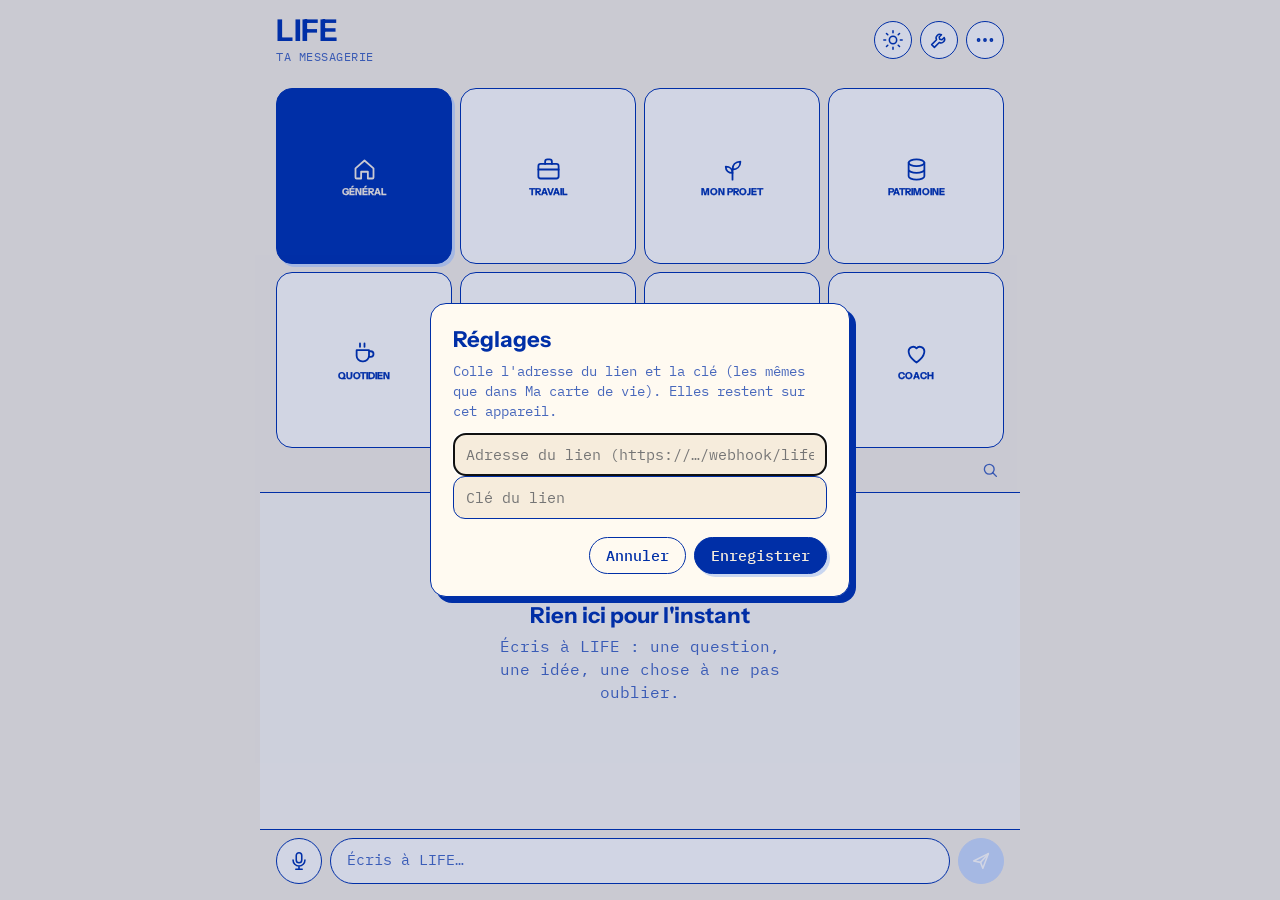
==== life/index.html @ 9a695e2a "App LIFE (messagerie) sous life/ : version publique sans adresse ni nom (adresse et clé saisies sur " ====
<!doctype html>
<html lang="fr">
<head>
<meta charset="utf-8">
<meta name="viewport" content="width=device-width, initial-scale=1, viewport-fit=cover">
<meta name="theme-color" content="#f6ecdc" media="(prefers-color-scheme: light)">
<meta name="theme-color" content="#0e1830" media="(prefers-color-scheme: dark)">
<title>LIFE</title>
<link rel="manifest" href="manifest.webmanifest">
<link rel="icon" href="icon.svg" type="image/svg+xml">
<link rel="apple-touch-icon" href="icon-192.png">
<link rel="preconnect" href="https://fonts.googleapis.com">
<link href="https://fonts.googleapis.com/css2?family=Instrument+Sans:wght@500;600;700&family=IBM+Plex+Mono:ital,wght@0,400;0,500;0,600;0,700;1,400&display=swap" rel="stylesheet">
<style>
/* LIFE — messagerie personnelle (2026-10-12), dans le langage visuel de Ma carte de vie : bleu Klein sur
   crème, traits nets de 1,5 px, ombres décalées, pastilles. Aucune clé dans ce fichier : la clé du lien est saisie sur
   l'appareil (Réglages) et gardée dans ce navigateur seulement. Le système répond par
   le lien du système (adresse saisie sur l'appareil). */
:root {
  --bg: #f6ecdc; --board: #fbf4e8; --surface: #fffaf1;   /* ambiance C « chaleureux » */ --ink: #002FA7; --muted: rgba(0,47,167,.72);
  --pale: #dbe3f3; --doux: #c9d6f0; --sh: #002FA7;
  --display: "Instrument Sans", "Helvetica Neue", Arial, sans-serif;
  --body: "IBM Plex Mono", ui-monospace, Menlo, monospace; --mono: "IBM Plex Mono", ui-monospace, Menlo, monospace;
}
@media (prefers-color-scheme: dark) {
  :root { --bg: #0e1830; --board: #122041; --surface: #172a52; --ink: #93b3f0; --muted: #9aabd4;
          --pale: #29447f; --doux: #45598a; --sh: #070f22; }
}
* { box-sizing: border-box; }
html, body { margin: 0; height: 100%; background: var(--bg); color: var(--ink); font: 16px/1.45 var(--body); }
body { display: flex; flex-direction: column; height: 100dvh; max-width: 760px; margin: 0 auto; }
header { padding: calc(env(safe-area-inset-top) + 16px) 16px 8px; display: flex; align-items: center; gap: 8px; }
header h1 { margin: 0; font: 700 30px/1 var(--display); letter-spacing: -.5px; }
header h1 small { display: block; font: 400 12px/1.2 var(--mono); letter-spacing: .5px; color: var(--muted); margin-top: 4px; text-transform: uppercase; }
header .etat { color: var(--muted); font: 400 12px var(--mono); flex: 1; text-align: right; }
header button { display: grid; place-items: center; padding: 0; width: 40px; height: 40px; border-radius: 50%; border: 1.5px solid var(--ink); background: var(--surface);
  color: var(--ink); font-size: 18px; cursor: pointer; }
header button:active { transform: translate(2px, 2px); box-shadow: 1px 1px 0 var(--sh); }
nav { display: grid; grid-template-columns: repeat(4, 1fr); gap: 8px; padding: 16px 16px 16px; }   /* les 8 fils visibles d'un coup */
nav::-webkit-scrollbar { display: none; }
nav button { position: relative; flex: none; border: 1.5px solid var(--ink); background: var(--surface); color: var(--ink);
  border-radius: 16px; padding: 6px 2px; min-width: 0; aspect-ratio: 1; justify-content: center;   /* carrés */ font: 500 11.5px/1.1 var(--body); cursor: pointer;
  display: flex; flex-direction: column; align-items: center; gap: 4px; }
nav button svg { width: 27px; height: 27px; }
nav button > span:not(.badge) { text-transform: uppercase; font: 700 9.5px/1.1 var(--display); letter-spacing: 0; -webkit-text-stroke: .25px currentColor; }   /* gras marqué */   /* libellés en capitales */
nav button .badge { position: absolute; top: -7px; right: -7px; min-width: 21px; height: 21px; padding: 0 6px; border-radius: 999px;
  background: var(--ink); color: var(--surface); border: 1.5px solid var(--surface); font: 600 12px/18px var(--mono); text-align: center;
  box-shadow: 2px 2px 0 var(--doux); }
nav button[aria-pressed="true"] { background: var(--ink); color: var(--bg); box-shadow: 3px 3px 0 var(--doux); }
main { flex: 1; overflow-y: auto; padding: 8px 16px 24px; display: flex; flex-direction: column; gap: 16px;
  background: var(--board); border-top: 1.5px solid var(--ink); }
.jour { align-self: center; color: var(--muted); font: 400 11px var(--mono); text-transform: uppercase; letter-spacing: 1.5px;
  margin: 14px 0 0; padding: 3px 10px; border: 1.5px solid var(--doux); border-radius: 999px; }
.bulle { max-width: 84%; padding: 12px 16px; border-radius: 16px; white-space: pre-wrap; word-wrap: break-word;
  font: 14.5px/1.55 "IBM Plex Mono", var(--mono);   /* typo d'éditeur de texte */
  border: 1.5px solid var(--ink); }
.bulle.moi { align-self: flex-end; background: var(--ink); color: var(--bg); border-bottom-right-radius: 4px; box-shadow: 4px 4px 0 var(--doux); }
.bulle.life { align-self: flex-start; background: var(--surface); border-bottom-left-radius: 4px; box-shadow: 2px 2px 0 var(--doux); }   /* trait gardé (essai sans trait annulé) */
.bulle.systeme { align-self: stretch; max-width: none; background: var(--surface); border-radius: 14px; box-shadow: 4px 4px 0 var(--doux); }
.bulle .heure { display: block; font: 400 11px var(--mono); color: var(--muted); margin-top: 8px; text-align: right; }
.bulle.moi .heure { color: var(--doux); }
.bulle.attente { color: var(--muted); }
.vide { margin: auto; text-align: center; color: var(--muted); max-width: 290px; }
.vide strong { display: block; font: 700 22px var(--display); color: var(--ink); margin-bottom: 6px; }
footer { padding: 8px 16px calc(env(safe-area-inset-bottom) + 16px); display: flex; gap: 8px; align-items: flex-end;
  border-top: 1.5px solid var(--ink); background: var(--bg); }
textarea { flex: 1; resize: none; max-height: 140px; min-height: 46px; border: 1.5px solid var(--ink); border-radius: 23px;
  padding: 11px 16px; font: 15px "IBM Plex Mono", var(--mono); background: var(--surface); color: var(--ink); outline: none; }
textarea::placeholder { color: var(--muted); }
.rond { width: 46px; height: 46px; border-radius: 50%; flex: none; font-size: 19px; cursor: pointer; display: grid; place-items: center;
  border: 1.5px solid var(--ink); box-shadow: 3px 3px 0 var(--sh); }
.rond:active { transform: translate(2px, 2px); box-shadow: 1px 1px 0 var(--sh); }
#micro { background: var(--surface); color: var(--ink); box-shadow: none; }
#micro.actif { background: var(--ink); color: var(--surface); }
#envoyer { background: var(--ink); color: var(--bg); }
#envoyer:disabled { background: var(--doux); border-color: var(--doux); color: var(--surface); box-shadow: none; }
dialog { border: 1.5px solid var(--ink); border-radius: 16px; padding: 22px; width: min(92vw, 420px); background: var(--surface);
  color: var(--ink); box-shadow: 6px 6px 0 var(--sh); }
dialog::backdrop { background: rgba(0,47,167,.18); }
dialog h2 { margin: 0 0 8px; font: 700 22px var(--display); }
dialog p { color: var(--muted); font-size: 14px; margin: 0 0 12px; }
dialog input { width: 100%; padding: 11px 12px; border-radius: 12px; border: 1.5px solid var(--ink); font: 15px var(--mono);
  background: var(--bg); color: var(--ink); }
dialog menu { display: flex; justify-content: flex-end; gap: 8px; padding: 0; margin: 18px 0 0; }
dialog button { border: 1.5px solid var(--ink); border-radius: 999px; padding: 8px 16px; font: 500 15px var(--body); cursor: pointer;
  background: var(--surface); color: var(--ink); }
dialog button.principal { background: var(--ink); color: var(--bg); box-shadow: 3px 3px 0 var(--doux); }
.bulle.systeme .titre { display: block; font: 700 18px/1.25 var(--display); margin-bottom: 6px; }
.bulle.systeme .section { display: block; font: 500 11px var(--mono); text-transform: uppercase; letter-spacing: 1.5px;
  border-top: 1.5px solid var(--doux); padding-top: 8px; margin-top: 10px; }
.ecrit { align-self: flex-start; display: flex; gap: 5px; padding: 14px 16px; border: 1.5px solid var(--ink); border-radius: 16px;
  border-bottom-left-radius: 4px; background: var(--surface); }
.ecrit i { width: 7px; height: 7px; border-radius: 50%; background: var(--ink); animation: point 1.2s infinite ease-in-out; }
.ecrit i:nth-child(2) { animation-delay: .15s; } .ecrit i:nth-child(3) { animation-delay: .3s; }
@keyframes point { 0%, 60%, 100% { transform: translateY(0); opacity: .35; } 30% { transform: translateY(-4px); opacity: 1; } }
@media (prefers-reduced-motion: reduce) { .ecrit i { animation: none; opacity: .7; } }
nav.replie { grid-template-columns: repeat(8, 1fr); gap: 6px; padding: 8px 12px 10px; }
nav.replie button { padding: 0; border-radius: 10px; }
nav.replie button > span:not(.badge) { display: none; }
nav.replie button svg { width: 20px; height: 20px; }
.rapides { align-self: flex-start; display: flex; gap: 8px; flex-wrap: wrap; margin: -8px 0 0 40px; }
.rapides button { border: 1.5px solid var(--ink); background: var(--surface); color: var(--ink); border-radius: 999px;
  padding: 7px 16px; font: 500 14px var(--body); cursor: pointer; }
.rapides button:active { background: var(--ink); color: var(--surface); }
.rond svg, header button svg { width: 22px; height: 22px; }
/* LIFE : petit avatar à côté de ses messages */
.ligne-life { align-self: flex-start; display: flex; gap: 8px; align-items: flex-end; max-width: 92%; }
.ligne-life .bulle { max-width: none; }
.avatar { flex: none; width: 30px; height: 30px; border-radius: 50%; background: linear-gradient(135deg, #002FA7, #4f7be0); color: #fff;
  display: grid; place-items: center; border: 1.5px solid var(--ink); }
.avatar svg { width: 18px; height: 18px; }
.avatar.vide { visibility: hidden; }
/* Brief : section à part */
#vue-brief { display: none; flex: 1; overflow-y: auto; padding: 16px; background: var(--board); border-top: 1.5px solid var(--ink); }
body.brief #vue-brief { display: block; } body.brief main { display: none; }
#vue-maintenance { display: none; flex: 1; overflow-y: auto; padding: 16px; background: var(--board); border-top: 1.5px solid var(--ink); flex-direction: column; gap: 14px; }
body.maintenance #vue-maintenance { display: flex; } body.maintenance main { display: none; }
body.maintenance #maintenance { background: var(--ink); color: var(--surface); }
#vue-maintenance .bulle { max-width: none; }
header button { width: 38px; height: 38px; }
body.brief #brief { background: var(--ink); color: var(--surface); }
#vue-brief .bulle { max-width: none; }
#vue-brief .vide { margin-top: 30vh; }
#plier { align-self: center; margin: -8px 0 8px; width: 46px; height: 20px; border: 1.5px solid var(--ink); border-radius: 999px;
  background: var(--surface); color: var(--ink); display: grid; place-items: center; cursor: pointer; padding: 0; }
#plier svg { width: 16px; height: 16px; transition: transform .2s; }
body.replie #plier svg { transform: rotate(180deg); }
body.replie nav { grid-template-columns: repeat(8, 1fr); gap: 6px; padding: 8px 12px 10px; }
body.replie nav button { padding: 0; border-radius: 10px; }
body.replie nav button > span:not(.badge) { display: none; }
body.replie nav button svg { width: 20px; height: 20px; }
header button { position: relative; }
header button .badge { position: absolute; top: -6px; right: -6px; min-width: 19px; height: 19px; padding: 0 5px; border-radius: 999px;
  background: var(--ink); color: var(--surface); border: 1.5px solid var(--surface); font: 600 11px/16px var(--mono); text-align: center; }
body.brief #brief .badge, body.maintenance #maintenance .badge { display: none; }
/* Encart d'information (offres, cours, alertes) dans un fil : pleine largeur, étiquette, filet à gauche, sans avatar */
main .bulle.systeme { background: var(--board); border-style: dashed; border-left: 5px solid var(--ink); border-radius: 6px 14px 14px 6px;
  box-shadow: none; padding-top: 30px; position: relative; }
main .bulle.systeme::before { content: attr(data-etiquette); position: absolute; top: 9px; left: 14px;
  font: 500 10.5px var(--mono); letter-spacing: 1.5px; text-transform: uppercase; color: var(--muted); }
.avatar.carre { border-radius: 9px; }
#menu { position: absolute; top: calc(env(safe-area-inset-top) + 64px); right: 16px; z-index: 5; display: flex; flex-direction: column;
  background: var(--surface); border: 1.5px solid var(--ink); border-radius: 16px; box-shadow: 4px 4px 0 var(--sh); overflow: hidden; }
#menu[hidden] { display: none; }
#menu button { all: unset; cursor: pointer; padding: 16px 24px; font: 500 14px var(--mono); color: var(--ink); }
#menu button + button { border-top: 1.5px solid var(--doux); }
header { position: relative; }
#tirer { text-align: center; font: 500 11px var(--mono); letter-spacing: 1px; text-transform: uppercase; color: var(--muted); height: 0; overflow: hidden; transition: height .15s; }
nav button > span.long { font-size: 8.4px; }
#recherche { display: flex; gap: 8px; padding: 8px 16px; border-top: 1.5px solid var(--ink); background: var(--bg); }
#recherche[hidden] { display: none; }
#recherche input { flex: 1; outline: none; border: 1.5px solid var(--ink); border-radius: 999px; padding: 8px 16px; font: 14px var(--mono); background: var(--surface); color: var(--ink); }
#recherche button { width: 40px; height: 40px; border: 1.5px solid var(--ink); border-radius: 50%; background: var(--surface); color: var(--ink); display: grid; place-items: center; }
#recherche button svg { width: 18px; height: 18px; }
mark { background: var(--doux); color: inherit; border-radius: 3px; }
.resultat { cursor: pointer; }
.resultat .ou { display: block; font: 600 10.5px var(--mono); letter-spacing: 1px; text-transform: uppercase; color: var(--muted); margin-bottom: 4px; }
/* Épinglés : en haut du fil, d'un appui long */
#epingles { display: flex; flex-direction: column; gap: 8px; padding: 0 16px; }
#epingles:not(:empty) { padding: 8px 16px; border-top: 1.5px solid var(--ink); background: var(--bg); }
.epingle { display: flex; gap: 8px; align-items: center; border: 1.5px solid var(--ink); border-radius: 12px; padding: 8px 12px;
  background: var(--surface); font: 12.5px/1.35 var(--mono); }
.epingle span { flex: 1; overflow: hidden; display: -webkit-box; -webkit-line-clamp: 2; -webkit-box-orient: vertical; }
.epingle svg { width: 16px; height: 16px; flex: none; }
.epingle button { all: unset; cursor: pointer; display: grid; place-items: center; }
/* Essai graphique 1 : un point de couleur par fil, dans des bleus nuancés */
nav button .point { width: 6px; height: 6px; border-radius: 50%; margin-top: -1px; }
body.replie nav button .point { display: none; }
/* Écran d'ouverture : l'étincelle s'allume */
#ouverture { position: fixed; inset: 0; z-index: 20; display: grid; place-items: center; background: var(--bg); transition: opacity .35s; }
#ouverture svg { width: 84px; height: 84px; color: var(--ink); animation: allume .6s ease-out both; }
#ouverture.fini { opacity: 0; pointer-events: none; }
@keyframes allume { 0% { transform: scale(.6) rotate(-20deg); opacity: 0; } 60% { transform: scale(1.08); opacity: 1; } 100% { transform: scale(1); } }
@media (prefers-reduced-motion: reduce) { #ouverture { display: none; } }
/* Essai graphique 3 : icône dessinée en tête des encarts */
.bulle.systeme .titre svg { width: 20px; height: 20px; vertical-align: -3px; margin-right: 6px; }
/* Loupe discrète, à droite de la poignée des fils */
#barre-fils { display: grid; grid-template-columns: 1fr auto 1fr; align-items: center; padding: 0 16px; margin: -8px 0 8px; }
#barre-fils #plier { margin: 0; }
#chercher { justify-self: end; all: unset; cursor: pointer; justify-self: end; width: 28px; height: 28px; display: grid; place-items: center; color: var(--muted); }
#chercher svg { width: 18px; height: 18px; }
</style>
</head>
<body>
<div id="ouverture" aria-hidden="true"><svg viewBox="0 0 24 24" fill="none" stroke="currentColor" stroke-width="1.6" stroke-linecap="round"><path d="M12 3v4M12 17v4M3 12h4M17 12h4M6.5 6.5l2.5 2.5M15 15l2.5 2.5M6.5 17.5L9 15M15 9l2.5-2.5"/><circle cx="12" cy="12" r="2.2" fill="currentColor"/></svg></div>
<header>
  <h1>LIFE<small>ta messagerie</small></h1>
  <span class="etat" id="etat"></span>
  <button id="brief" title="Brief du jour" aria-label="Brief du jour"><svg viewBox="0 0 24 24" fill="none" stroke="currentColor" stroke-width="1.7" stroke-linecap="round" stroke-linejoin="round" aria-hidden="true"><circle cx="12" cy="12" r="4"/><path d="M12 2v2M12 20v2M4.9 4.9l1.4 1.4M17.7 17.7l1.4 1.4M2 12h2M20 12h2M4.9 19.1l1.4-1.4M17.7 6.3l1.4-1.4"/></svg></button>
  <button id="maintenance" title="Maintenance" aria-label="Maintenance"><svg viewBox="0 0 24 24" fill="none" stroke="currentColor" stroke-width="1.7" stroke-linecap="round" stroke-linejoin="round" aria-hidden="true"><path d="M14.7 6.3a4 4 0 0 0-5.4 5.4L4 17l3 3 5.3-5.3a4 4 0 0 0 5.4-5.4l-2.5 2.5-2.4-.6-.6-2.4z"/></svg></button>
  <button id="plus" title="Plus" aria-label="Plus d'options" aria-haspopup="menu"><svg viewBox="0 0 24 24" fill="none" stroke="currentColor" stroke-width="1.7" stroke-linecap="round" stroke-linejoin="round" aria-hidden="true"><circle cx="5" cy="12" r="1.2"/><circle cx="12" cy="12" r="1.2"/><circle cx="19" cy="12" r="1.2"/></svg></button>
  <div id="menu" role="menu" hidden><button id="actualiser" role="menuitem">Actualiser</button><button id="calme" role="menuitem">Ne pas déranger : non</button><button id="reglages" role="menuitem">Réglages (clé du lien)</button></div>
</header>
<nav id="fils" aria-label="Fils"></nav>
<div id="barre-fils"><span></span><button id="plier" aria-label="Replier les fils" title="Replier les fils"><svg viewBox="0 0 24 24" fill="none" stroke="currentColor" stroke-width="1.8" stroke-linecap="round" stroke-linejoin="round" aria-hidden="true"><path d="M6 15l6-6 6 6"/></svg></button><button id="chercher" aria-label="Rechercher" title="Rechercher"><svg viewBox="0 0 24 24" fill="none" stroke="currentColor" stroke-width="1.8" stroke-linecap="round" stroke-linejoin="round" aria-hidden="true"><circle cx="11" cy="11" r="6.5"/><path d="M16 16l4.5 4.5"/></svg></button></div>
<div id="recherche" hidden><input id="q" type="search" placeholder="Rechercher dans mes messages…" autocomplete="off"><button id="fermer-recherche" aria-label="Fermer"><svg viewBox="0 0 24 24" fill="none" stroke="currentColor" stroke-width="1.7" stroke-linecap="round" stroke-linejoin="round" aria-hidden="true"><path d="M6 6l12 12M18 6L6 18"/></svg></button></div>
<div id="epingles"></div>
<div id="tirer">relâche pour actualiser</div>
<main id="messages" aria-live="polite"></main>
<section id="vue-brief" aria-label="Brief du jour"></section>
<section id="vue-maintenance" aria-label="Maintenance"></section>
<footer>
  <button class="rond" id="micro" title="Dicter" aria-label="Dicter"><svg viewBox="0 0 24 24" fill="none" stroke="currentColor" stroke-width="1.7" stroke-linecap="round" stroke-linejoin="round" aria-hidden="true"><rect x="9" y="3" width="6" height="11" rx="3"/><path d="M5.5 11a6.5 6.5 0 0 0 13 0M12 17.5V21M8.5 21h7"/></svg></button>
  <textarea id="saisie" rows="1" placeholder="Écris à LIFE…" aria-label="Message"></textarea>
  <button class="rond" id="envoyer" title="Envoyer" aria-label="Envoyer" disabled><svg viewBox="0 0 24 24" fill="none" stroke="currentColor" stroke-width="1.7" stroke-linecap="round" stroke-linejoin="round" aria-hidden="true"><path d="M4 12l16-8-6 16-2.5-6.5z"/><path d="M11.5 13.5L20 4"/></svg></button>
</footer>

<dialog id="dlg">
  <h2>Réglages</h2>
  <p>Colle l'adresse du lien et la clé (les mêmes que dans Ma carte de vie). Elles restent sur cet appareil.</p>
  <input id="adresse" type="url" autocomplete="off" placeholder="Adresse du lien (https://…/webhook/life)">
  <input id="cle" type="password" autocomplete="off" placeholder="Clé du lien">
  <menu><button value="annuler" id="annuler">Annuler</button><button class="principal" id="garder">Enregistrer</button></menu>
</dialog>

<script>
/* l'adresse du serveur n'est pas dans ce code public : elle est collée dans les Réglages, avec la clé, et reste sur l'appareil */
function adresse() { try { const v = JSON.parse(localStorage.getItem('life.adresse') || '""'); return /^https:\/\/[^\s]+$/.test(v) ? v : ''; } catch (e) { return ''; } }
const FILS = [['general', 'Général'], ['travail', 'Travail'], ['metamorphose', 'Mon projet'], ['patrimoine', 'Patrimoine'],
  ['quotidien', 'Quotidien'], ['voyage', 'Voyage'], ['social', 'Social'], ['coach', 'Coach']];
// Icônes au trait (couleur du texte), une par fil.
const ICONES = {
  general: '<path d="M4 11l8-7 8 7v8a1 1 0 0 1-1 1h-4v-6h-6v6H5a1 1 0 0 1-1-1z"/>',
  travail: '<rect x="3" y="7" width="18" height="13" rx="2"/><path d="M9 7V5a2 2 0 0 1 2-2h2a2 2 0 0 1 2 2v2M3 12h18"/>',
  metamorphose: '<path d="M12 21v-9"/><path d="M12 12c0-4 2.5-7 7-7 0 4.5-3 7-7 7z"/><path d="M12 15c0-3-2-5.5-6-5.5 0 3.5 2.5 5.5 6 5.5z"/>',
  patrimoine: '<ellipse cx="12" cy="6" rx="7" ry="3"/><path d="M5 6v6c0 1.7 3.1 3 7 3s7-1.3 7-3V6M5 12v6c0 1.7 3.1 3 7 3s7-1.3 7-3v-6"/>',
  quotidien: '<path d="M5 9h11v5a5 5 0 0 1-5 5h-1a5 5 0 0 1-5-5zM16 10h1.5a2.5 2.5 0 0 1 0 5H16M8 3v3M12 3v3"/>',
  voyage: '<path d="M10.5 13.5L3 11l1.5-1.5 8 1 4-4c1-1 3-1.5 3.5-1s0 2.5-1 3.5l-4 4 1 8L14.5 22 12 14.5l-3 3V20l-1.5 1.5-1-3-3-1L6 16h2.5z"/>',
  social: '<circle cx="9" cy="8" r="3.2"/><circle cx="17" cy="9.5" r="2.5"/><path d="M3 20c0-3.3 2.7-6 6-6s6 2.7 6 6M14.5 14.6c.8-.4 1.6-.6 2.5-.6 2.8 0 5 2.2 5 5"/>',
  coach: '<path d="M12 20s-7-4.4-7-10a4 4 0 0 1 7-2.6A4 4 0 0 1 19 10c0 5.6-7 10-7 10z"/>'
};
const ESSAI_POINTS = false;   // essai refusé : pas de point de couleur
const COULEURS = { general: '#002FA7', travail: '#2f5fd8', metamorphose: '#6c8fe6', patrimoine: '#0b2a6b', quotidien: '#4f7be0',
  voyage: '#8fb0f0', social: '#3a4fb0', coach: '#a9c0f2' };
const svg = id => '<svg viewBox="0 0 24 24" fill="none" stroke="currentColor" stroke-width="1.6" stroke-linecap="round" stroke-linejoin="round" aria-hidden="true">' + ICONES[id] + '</svg>';
const $ = id => document.getElementById(id);
const store = {
  lire(k, d) { try { const v = localStorage.getItem('life.' + k); return v === null ? d : JSON.parse(v); } catch (e) { return d; } },
  ecrire(k, v) { try { localStorage.setItem('life.' + k, JSON.stringify(v)); } catch (e) { /* stockage indisponible */ } }
};
let fil = store.lire('fil', 'general');
let messages = store.lire('messages', []);   // copie locale : l'app s'ouvre tout de suite, même hors ligne
let vus = store.lire('vus', {});              // fil → horodatage du dernier message lu
// Nouveaux messages d'un fil : ceux de LIFE ou du système arrivés après la dernière visite du fil.
function nonLus(id) { const v = vus[id] || ''; return messages.filter(m => (m.fil || 'general') === id && m.auteur !== 'moi' && !m.temp && m.t > v && !(m.auteur === 'systeme' && /^☀️/.test(m.texte || ''))).length; }
function marquerLu(id) {
  const l = messages.filter(m => (m.fil || 'general') === id);
  if (l.length) { vus[id] = l[l.length - 1].t; store.ecrire('vus', vus); }
}
function pastilleAppli() {   // le petit numéro sur l'icône de l'app (Android, app installée)
  const total = FILS.reduce((n, [id]) => n + (id === fil && document.visibilityState === 'visible' ? 0 : nonLus(id)), 0);
  try { if (navigator.setAppBadge) total ? navigator.setAppBadge(total) : navigator.clearAppBadge(); } catch (e) { /* non pris en charge */ }
}

function etat(t) { $('etat').textContent = t || ''; }
function cle() { return store.lire('cle', ''); }

async function appel(corps) {
  if (!cle() || !adresse()) { $('dlg').showModal(); throw new Error('clé ou adresse manquante'); }
  const r = await fetch(adresse(), { method: 'POST', headers: { 'content-type': 'application/json', 'x-cle-app': cle() },
                                   body: JSON.stringify(corps) });
  if (r.status === 403 || r.status === 401) throw new Error('clé refusée');
  const j = await r.json().catch(() => ({}));
  if (!r.ok || j.ok === false) throw new Error(j.erreur || ('erreur ' + r.status));
  return j;
}

function fusionner(nouveaux) {
  const parId = new Map(messages.map(m => [m.id, m]));
  nouveaux.forEach(m => parId.set(m.id, m));
  messages = [...parId.values()].filter(m => !m.temp).sort((a, b) => a.t < b.t ? -1 : a.t > b.t ? 1 : (a.id < b.id ? -1 : 1)).slice(-400);
  store.ecrire('messages', messages);
}

function heure(t) { return (t || '').slice(11, 16); }
function jourLisible(t) {
  const d = new Date((t || '').replace(' ', 'T'));
  if (isNaN(d)) return '';
  const auj = new Date(), hier = new Date(Date.now() - 864e5);
  if (d.toDateString() === auj.toDateString()) return "Aujourd'hui";
  if (d.toDateString() === hier.toDateString()) return 'Hier';
  return d.toLocaleDateString('fr-FR', { weekday: 'long', day: 'numeric', month: 'long' });
}

const AVATAR_2 = '<svg viewBox="0 0 24 24" fill="none" stroke="currentColor" stroke-width="1.8" stroke-linecap="round" stroke-linejoin="round" aria-hidden="true"><path d="M12 3v4M12 17v4M3 12h4M17 12h4M6.5 6.5l2.5 2.5M15 15l2.5 2.5M6.5 17.5L9 15M15 9l2.5-2.5"/><circle cx="12" cy="12" r="2.2" fill="currentColor"/></svg>';   // 2 · étincelle, cœur plein (ambiance C)
const AVATAR_3 = '<svg viewBox="0 0 24 24" fill="none" stroke="currentColor" stroke-width="1.8" stroke-linecap="round" stroke-linejoin="round" aria-hidden="true"><path d="M4 6a2 2 0 0 1 2-2h12a2 2 0 0 1 2 2v9a2 2 0 0 1-2 2h-7l-4 3v-3H6a2 2 0 0 1-2-2z"/><path d="M8 9h8M8 12h5"/></svg>';   // 3 · bulle-carte
// avatar : 2 ou 3 : ?avatar=3 pour comparer ; 2 par défaut.
const AVATAR3 = location.search.includes('avatar=3');
const AVATAR = AVATAR3 ? AVATAR_3 : AVATAR_2;
const ESSAI_ICONES = true;   // essai (designer graphique, 12/10) : icônes dessinées à la place des emojis
const SVGC = d => '<svg viewBox="0 0 24 24" fill="none" stroke="currentColor" stroke-width="1.8" stroke-linecap="round" stroke-linejoin="round" aria-hidden="true">' + d + '</svg>';
const ICONES_CARTE = {
  '☀️': SVGC('<circle cx="12" cy="12" r="4"/><path d="M12 2v2M12 20v2M4.9 4.9l1.4 1.4M17.7 17.7l1.4 1.4M2 12h2M20 12h2M4.9 19.1l1.4-1.4M17.7 6.3l1.4-1.4"/>'),
  '💼': SVGC('<rect x="3" y="7" width="18" height="13" rx="2"/><path d="M9 7V5a2 2 0 0 1 2-2h2a2 2 0 0 1 2 2v2M3 12h18"/>'),
  '📚': SVGC('<path d="M4 5a2 2 0 0 1 2-2h12v16H6a2 2 0 0 0-2 2z"/><path d="M4 21V5M8 7h6"/>'),
  '🛠': SVGC('<path d="M14.7 6.3a4 4 0 0 0-5.4 5.4L4 17l3 3 5.3-5.3a4 4 0 0 0 5.4-5.4l-2.5 2.5-2.4-.6-.6-2.4z"/>'),
  '🧭': SVGC('<circle cx="12" cy="12" r="8.5"/><path d="M15.5 8.5l-2 5-5 2 2-5z"/>'),
  '🏠': SVGC('<path d="M4 11l8-7 8 7v8a1 1 0 0 1-1 1H5a1 1 0 0 1-1-1z"/>'),
  '⚠️': SVGC('<path d="M12 4l9 16H3z"/><path d="M12 10v4M12 17h.01"/>')
};
function remplirCarte(b, texte) {   // 1re ligne = titre, lignes « ━━ » = sections (texte brut, jamais du HTML)
  String(texte).split('\n').forEach((l, i) => {
    if (i === 0) {
      const t = document.createElement('span'); t.className = 'titre';
      const e = ESSAI_ICONES && Object.keys(ICONES_CARTE).find(k => l.startsWith(k));
      if (e) { t.innerHTML = ICONES_CARTE[e]; t.appendChild(document.createTextNode(l.slice(e.length).trim())); }
      else t.textContent = l;
      b.appendChild(t); return;
    }
    if (/^━━/.test(l)) { const t = document.createElement('span'); t.className = 'section'; t.textContent = l.replace(/^━━\s*/, ''); b.appendChild(t); return; }
    if (l.trim()) b.appendChild(document.createTextNode(l + '\n'));
  });
}
function carteSysteme(m) {
  const b = document.createElement('div'); b.className = 'bulle systeme'; remplirCarte(b, m.texte);
  const h = document.createElement('span'); h.className = 'heure'; h.textContent = jourLisible(m.t) + ' · ' + heure(m.t); b.appendChild(h);
  return b;
}
let epingles = store.lire('epingles', {});   // fil → [id]
function epingler(m) {
  const f = m.fil || 'general', l = epingles[f] || [];
  epingles[f] = l.includes(m.id) ? l.filter(x => x !== m.id) : [m.id].concat(l).slice(0, 3);
  store.ecrire('epingles', epingles);
  try { if (navigator.vibrate) navigator.vibrate(20); } catch (e) { /* pas de vibreur */ }
  afficher();
}
function afficherEpingles() {
  const z = $('epingles'); z.innerHTML = '';
  if (document.body.classList.contains('brief') || document.body.classList.contains('maintenance')) return;
  (epingles[fil] || []).map(id => messages.find(m => m.id === id)).filter(Boolean).forEach(m => {
    const d = document.createElement('div'); d.className = 'epingle';
    d.innerHTML = '<svg viewBox="0 0 24 24" fill="none" stroke="currentColor" stroke-width="1.8" stroke-linecap="round" stroke-linejoin="round"><path d="M9 4h6l-1 5 3 3H7l3-3zM12 15v5"/></svg><span></span><button aria-label="Désépingler"><svg viewBox="0 0 24 24" fill="none" stroke="currentColor" stroke-width="1.8" stroke-linecap="round"><path d="M6 6l12 12M18 6L6 18"/></svg></button>';
    d.querySelector('span').textContent = m.texte.split('\n')[0];
    d.querySelector('button').onclick = () => epingler(m);
    z.appendChild(d);
  });
}
function afficher() {
  afficherEpingles();
  $('fils').innerHTML = '';
  if (document.visibilityState !== 'hidden') marquerLu(fil);   // le fil ouvert est lu
  FILS.forEach(([id, nom]) => {
    const b = document.createElement('button'), n = id === fil ? 0 : nonLus(id);
    b.innerHTML = svg(id) + '<span></span>' + (ESSAI_POINTS ? '<i class="point" style="background:' + COULEURS[id] + '"></i>' : '') + (n ? '<span class="badge">' + (n > 99 ? '99+' : n) + '</span>' : '');
    b.querySelector('span').textContent = nom; if (nom.length > 10) b.querySelector('span').classList.add('long');
    b.setAttribute('aria-pressed', String(id === fil));
    b.setAttribute('aria-label', nom + (n ? ', ' + n + ' nouveau' + (n > 1 ? 'x' : '') + ' message' + (n > 1 ? 's' : '') : ''));
    b.onclick = () => { fil = id; store.ecrire('fil', fil); afficher(); };
    $('fils').appendChild(b);
  });
  pastilleAppli();
  const zone = $('messages'); zone.innerHTML = '';
  const estBrief = m => m.auteur === 'systeme' && /^☀️/.test(m.texte || '');
  const briefs = messages.filter(estBrief);
  const vb = $('vue-brief'); vb.innerHTML = '';
  if (!briefs.length) vb.innerHTML = '<div class="vide"><strong>Pas encore de brief</strong>Il arrive chaque matin à 7 h 50.</div>';
  else vb.appendChild(carteSysteme(briefs[briefs.length - 1]));
  // Brief et Maintenance : lus quand on ouvre leur section ; sinon un petit numéro sur leur bouton.
  if (document.body.classList.contains('brief') && briefs.length) { vus.brief = briefs[briefs.length - 1].t; store.ecrire('vus', vus); }
  const maint = messages.filter(m => m.fil === 'systeme');
  if (document.body.classList.contains('maintenance') && maint.length) { vus.systeme = maint[maint.length - 1].t; store.ecrire('vus', vus); }
  [['brief', briefs.filter(m => m.t > (vus.brief || '')).length], ['maintenance', maint.filter(m => m.t > (vus.systeme || '')).length]].forEach(([id, n]) => {
    const b = $(id), old = b.querySelector('.badge'); if (old) old.remove();
    if (n) { const x = document.createElement('span'); x.className = 'badge'; x.textContent = n > 9 ? '9+' : n; b.appendChild(x); }
  });
  const vm = $('vue-maintenance'); vm.innerHTML = '';
  if (!maint.length) vm.innerHTML = '<div class="vide"><strong>Rien à signaler</strong>Le rapport du système et ses alertes arrivent ici.</div>';
  else maint.slice(-10).forEach(m => vm.appendChild(carteSysteme(m)));
  if (document.body.classList.contains('maintenance')) vm.scrollTop = vm.scrollHeight;
  const liste = messages.filter(m => (m.fil || 'general') === fil && !estBrief(m));
  if (!liste.length) {
    zone.innerHTML = '<div class="vide"><strong>Rien ici pour l\'instant</strong>Écris à LIFE : une question, une idée, une chose à ne pas oublier.</div>';
    return;
  }
  let dernierJour = '';
  liste.forEach((m, k) => {
    const j = jourLisible(m.t);
    if (j && j !== dernierJour) { const s = document.createElement('div'); s.className = 'jour'; s.textContent = j; zone.appendChild(s); dernierJour = j; }
    const b = document.createElement('div');
    b.className = 'bulle ' + (m.auteur === 'moi' ? 'moi' : m.auteur === 'systeme' ? 'systeme' : 'life') + (m.temp ? ' attente' : '');
    if (m.auteur === 'systeme') { remplirCarte(b, m.texte); b.dataset.etiquette = 'Info · ' + (FILS.find(f => f[0] === (m.fil || 'general')) || ['', ''])[1]; }
    else b.textContent = m.texte;   // texte brut : jamais interprété comme du HTML
    const suivant = liste[k + 1];
    const finDeGroupe = !suivant || suivant.auteur !== m.auteur || (suivant.t || '').slice(0, 15) !== (m.t || '').slice(0, 15);
    if (m.temp || finDeGroupe) {   // l'heure une fois par groupe de messages rapprochés
      const h = document.createElement('span'); h.className = 'heure'; h.textContent = m.temp ? 'envoi…' : heure(m.t); b.appendChild(h);
    }
    if (m.auteur === 'life') {   // avatar de LIFE, une fois par groupe
      const l = document.createElement('div'); l.className = 'ligne-life';
      const a = document.createElement('span'); a.className = 'avatar' + (AVATAR3 ? ' carre' : '') + (finDeGroupe ? '' : ' vide'); a.innerHTML = AVATAR;
      l.appendChild(a); l.appendChild(b); zone.appendChild(l);
    } else zone.appendChild(b);
    let appui = null;   // appui long (0,6 s) : épingler en haut du fil
    b.addEventListener('pointerdown', () => { appui = setTimeout(() => { epingler(m); }, 600); });
    ['pointerup', 'pointerleave', 'pointercancel'].forEach(ev => b.addEventListener(ev, () => clearTimeout(appui)));
    if (!suivant && m.auteur === 'life' && /\?\s*$/.test(m.texte) && !enAttente) {   // elle peut répondre d'un toucher
      const r = document.createElement('div'); r.className = 'rapides';
      ['Oui', 'Plus tard', 'Non merci'].forEach(t => { const x = document.createElement('button'); x.textContent = t;
        x.onclick = () => { $('saisie').value = t; envoyer(); }; r.appendChild(x); });
      zone.appendChild(r);
    }
  });
  if (enAttente) { const e = document.createElement('div'); e.className = 'ecrit'; e.setAttribute('aria-label', 'LIFE écrit');
    e.innerHTML = '<i></i><i></i><i></i>'; zone.appendChild(e); }
  zone.scrollTop = zone.scrollHeight;
}

const DEMO = location.search.includes('demo');
let enAttente = false;   // LIFE écrit (trois points)
async function actualiser() {
  if (DEMO) return;
  derniereActu = Date.now(); etat('…');
  try {
    const dernier = messages.length ? messages[messages.length - 1].t : '';
    const j = await appel({ action: 'fil', depuis: dernier });
    fusionner(j.messages || []); afficher(); etat('');
  } catch (e) { etat(e.message === 'clé manquante' ? '' : 'hors ligne'); }
}

async function envoyer() {
  const texte = $('saisie').value.trim();
  if (!texte) return;
  $('saisie').value = ''; ajuster();
  const temp = { id: 'tmp-' + Date.now(), t: new Date().toISOString().slice(0, 19).replace('T', ' '), auteur: 'moi', fil, texte, temp: true };
  try { if (navigator.vibrate && !enCalme()) navigator.vibrate(12); } catch (e) { /* pas de vibreur */ }
  messages.push(temp); enAttente = true; afficher();
  try {
    const j = await appel({ action: 'envoyer', texte, fil });
    fusionner(j.messages || []); etat('');
  } catch (e) {
    enAttente = false;
    messages = messages.filter(m => m !== temp);
    $('saisie').value = texte; ajuster(); etat(e.message === 'clé refusée' ? 'clé refusée — vérifie les réglages' : 'non envoyé, réessaie');
  }
  enAttente = false; afficher();
}

function ajuster() {
  const s = $('saisie'); s.style.height = 'auto'; s.style.height = Math.min(s.scrollHeight, 140) + 'px';
  $('envoyer').disabled = !s.value.trim();
}

// Dictée : reconnaissance vocale du navigateur (Chrome Android), gratuite, rien n'est envoyé ailleurs que ton message.
const Reco = window.SpeechRecognition || window.webkitSpeechRecognition;
let reco = null;
$('micro').onclick = () => {
  if (!Reco) { etat('dictée non disponible ici'); return; }
  if (reco) { reco.stop(); return; }
  reco = new Reco(); reco.lang = 'fr-FR'; reco.interimResults = true; reco.continuous = false;
  const base = $('saisie').value ? $('saisie').value + ' ' : '';
  reco.onresult = ev => { $('saisie').value = base + [...ev.results].map(r => r[0].transcript).join(''); ajuster(); };
  reco.onend = () => { reco = null; $('micro').classList.remove('actif'); };
  reco.onerror = () => { etat('micro indisponible'); };
  $('micro').classList.add('actif'); reco.start();
};

$('saisie').addEventListener('input', ajuster);
// Brief : section à part, ouverte par le soleil de l'en-tête.
$('brief').onclick = () => { document.body.classList.remove('maintenance'); document.body.classList.toggle('brief'); afficher(); };
// Maintenance : section à part (rapport journalier, alertes du système), jamais mêlée aux conversations.
$('maintenance').onclick = () => { document.body.classList.remove('brief'); document.body.classList.toggle('maintenance'); afficher(); };
$('fils').addEventListener('click', () => document.body.classList.remove('brief', 'maintenance'));
let plieMain = false;
$('saisie').addEventListener('focus', () => document.body.classList.add('replie'));
$('saisie').addEventListener('blur', () => { if (!plieMain) document.body.classList.remove('replie'); });
// Fils dépliés par défaut ; repliables d'un toucher (une ligne de petits carrés), dépliés de même.
$('plier').onclick = () => { const r = document.body.classList.toggle('replie'); plieMain = r;
  $('plier').setAttribute('aria-label', r ? 'Déplier les fils' : 'Replier les fils'); };
$('saisie').addEventListener('keydown', e => { if (e.key === 'Enter' && !e.shiftKey && window.matchMedia('(pointer: fine)').matches) { e.preventDefault(); envoyer(); } });
$('envoyer').onclick = envoyer;
$('chercher').onclick = () => { $('recherche').hidden = !$('recherche').hidden; if (!$('recherche').hidden) $('q').focus(); else { $('q').value = ''; afficher(); } };
$('fermer-recherche').onclick = () => { $('recherche').hidden = true; $('q').value = ''; afficher(); };
$('q').addEventListener('input', () => {
  const q = $('q').value.trim().toLowerCase(), zone = $('messages');
  if (q.length < 2) { afficher(); return; }
  zone.innerHTML = '';
  const trouves = messages.filter(m => (m.texte || '').toLowerCase().includes(q)).slice(-40).reverse();
  if (!trouves.length) { zone.innerHTML = '<div class="vide"><strong>Rien trouvé</strong>Essaie un autre mot.</div>'; return; }
  trouves.forEach(m => {
    const b = document.createElement('div'); b.className = 'bulle life resultat';
    const ou = document.createElement('span'); ou.className = 'ou';
    ou.textContent = (m.fil === 'systeme' ? 'Maintenance' : (FILS.find(f => f[0] === (m.fil || 'general')) || ['', 'Général'])[1]) + ' · ' + jourLisible(m.t);
    b.appendChild(ou);
    const t = m.texte, i = t.toLowerCase().indexOf(q), debut = Math.max(0, i - 60);
    b.appendChild(document.createTextNode((debut ? '…' : '') + t.slice(debut, i)));
    const mk = document.createElement('mark'); mk.textContent = t.slice(i, i + q.length); b.appendChild(mk);
    b.appendChild(document.createTextNode(t.slice(i + q.length, i + q.length + 120) + '…'));
    b.onclick = () => { $('recherche').hidden = true; $('q').value = ''; if (m.fil !== 'systeme') { fil = m.fil || 'general'; store.ecrire('fil', fil); } afficher(); };
    zone.appendChild(b);
  });
});
// Ne pas déranger (21 h – 8 h) : pas de vibration ; servira aussi aux notifications.
let calme = store.lire('calme', false);
const libelleCalme = () => { $('calme').textContent = 'Ne pas déranger 21 h – 8 h : ' + (calme ? 'oui' : 'non'); };
libelleCalme();
$('calme').onclick = () => { calme = !calme; store.ecrire('calme', calme); libelleCalme(); };
const enCalme = () => { const h = new Date().getHours(); return calme && (h >= 21 || h < 8); };
$('plus').onclick = e => { e.stopPropagation(); $('menu').hidden = !$('menu').hidden; };
document.addEventListener('click', () => { $('menu').hidden = true; });
$('actualiser').onclick = actualiser;
// Tirer la conversation vers le bas, en haut de la liste, pour actualiser.
let tire = null;
$('messages').addEventListener('touchstart', e => { tire = $('messages').scrollTop <= 0 ? e.touches[0].clientY : null; }, { passive: true });
$('messages').addEventListener('touchmove', e => { if (tire === null) return; const d = e.touches[0].clientY - tire;
  $('tirer').style.height = d > 20 ? Math.min(d / 2, 40) + 'px' : '0'; }, { passive: true });
$('messages').addEventListener('touchend', () => { if ($('tirer').offsetHeight >= 36) actualiser(); $('tirer').style.height = '0'; tire = null; });
$('reglages').onclick = () => { $('menu').hidden = true; $('cle').value = cle(); $('adresse').value = adresse(); $('dlg').showModal(); };
$('annuler').onclick = () => $('dlg').close();
$('garder').onclick = () => { store.ecrire('cle', $('cle').value.trim()); store.ecrire('adresse', $('adresse').value.trim()); $('dlg').close(); actualiser(); };
// Une actualisation = une exécution du serveur (quota) : au retour dans l'app, pas plus d'une fois toutes les 5 minutes.
let derniereActu = 0;
document.addEventListener('visibilitychange', () => {
  if (document.visibilityState === 'visible' && Date.now() - derniereActu > 5 * 60e3) actualiser();
});

if ('serviceWorker' in navigator) navigator.serviceWorker.register('sw.js').catch(() => {});
// Aperçu (?demo) : une conversation d'exemple, sans clé ni réseau.
setTimeout(() => { const o = $('ouverture'); if (o) { o.classList.add('fini'); setTimeout(() => o.remove(), 400); } }, 650);
if (DEMO) {
  fil = 'general'; vus = {}; epingles = { travail: ['d5'] };
  messages = [
    { id: 'd1', t: '2026-10-13 07:50:00', auteur: 'systeme', fil: 'general', texte: '☀️ Bonjour — mardi 13 octobre\n\n━━ L\'essentiel\n• 1 suivi en retard, à reprendre aujourd\'hui.\n• 17 nouvelles offres d\'emploi.\n\n━━ Marchés\nLes marchés montent sans à-coup : rien d\'inhabituel cette semaine. La BCE parle jeudi, c\'est le rendez-vous à surveiller.' },
    { id: 'd2', t: '2026-10-13 09:12:00', auteur: 'moi', fil: 'general', texte: 'j\'ai combien de candidatures en attente ?' },
    { id: 'd3', t: '2026-10-13 09:12:06', auteur: 'life', fil: 'general', texte: '4 candidatures attendent une réponse. La plus ancienne : Atelier Dupont, envoyée il y a 12 jours — je te prépare une relance ?' },
    { id: 'd4', t: '2026-10-13 09:13:00', auteur: 'moi', fil: 'general', texte: 'oui' },
    { id: 'd4b', t: '2026-10-13 09:13:08', auteur: 'life', fil: 'general', texte: 'C\'est prêt : la relance est dans tes brouillons. Je te la rappelle vendredi si Dupont ne répond pas ?' },
    { id: 'd5', t: '2026-10-13 12:01:00', auteur: 'systeme', fil: 'travail', texte: '💼 2 offres qui te ressemblent\n⭐ Chef de projet — Agence A · 8/10\n⭐ Projeteur — Agence B · 8/10' },
    { id: 'd6', t: '2026-10-13 12:02:00', auteur: 'life', fil: 'travail', texte: 'La relance pour Atelier Dupont est prête en brouillon dans ta boîte mail.' },
    { id: 'd7', t: '2026-10-13 12:05:00', auteur: 'life', fil: 'travail', texte: 'Studio K a répondu : entretien proposé jeudi 10 h.' },
    { id: 'd9', t: '2026-10-13 07:55:00', auteur: 'systeme', fil: 'systeme', texte: '🛠 Rapport du système — mardi 13 octobre\n━━ En bref\n• 52 workflows en ordre · 0 erreur en 24 h\n• Quota : 612 / 2 500 exécutions ce mois-ci\n━━ À publier\n• Aucun brouillon en attente\n━━ Sécurité\n• Vérification de la carte : tout va bien' },
    { id: 'd8', t: '2026-10-13 19:00:00', auteur: 'systeme', fil: 'patrimoine', texte: '📚 Cours de finance n° 6 : « La diversification » — à lire dans l\'app, dans l\'app.' }
  ];
  afficher();
} else {
  afficher();
  if (cle() && adresse()) actualiser(); else $('dlg').showModal();
}
</script>
</body>
</html>
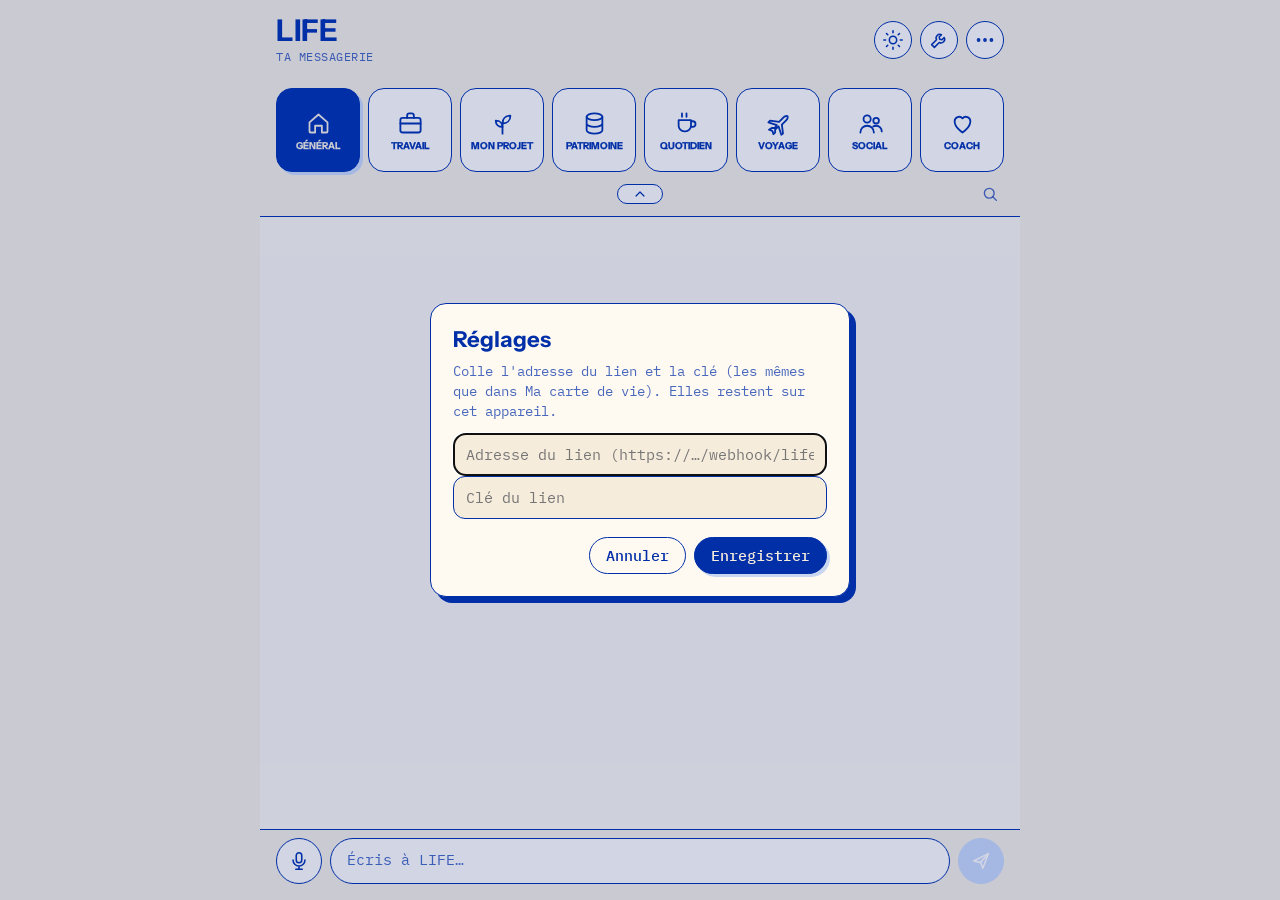
==== commit deda34ac: "LIFE : sur grand écran, les 8 fils sur une ligne Co-Authored-By: Claude Opus 5.5 <noreply@anthropic." ====
--- a/life/index.html
+++ b/life/index.html
@@ -179,6 +179,7 @@
 #barre-fils #plier { margin: 0; }
 #chercher { justify-self: end; all: unset; cursor: pointer; justify-self: end; width: 28px; height: 28px; display: grid; place-items: center; color: var(--muted); }
 #chercher svg { width: 18px; height: 18px; }
+@media (min-width: 600px) { nav { grid-template-columns: repeat(8, 1fr); } }
 </style>
 </head>
 <body>
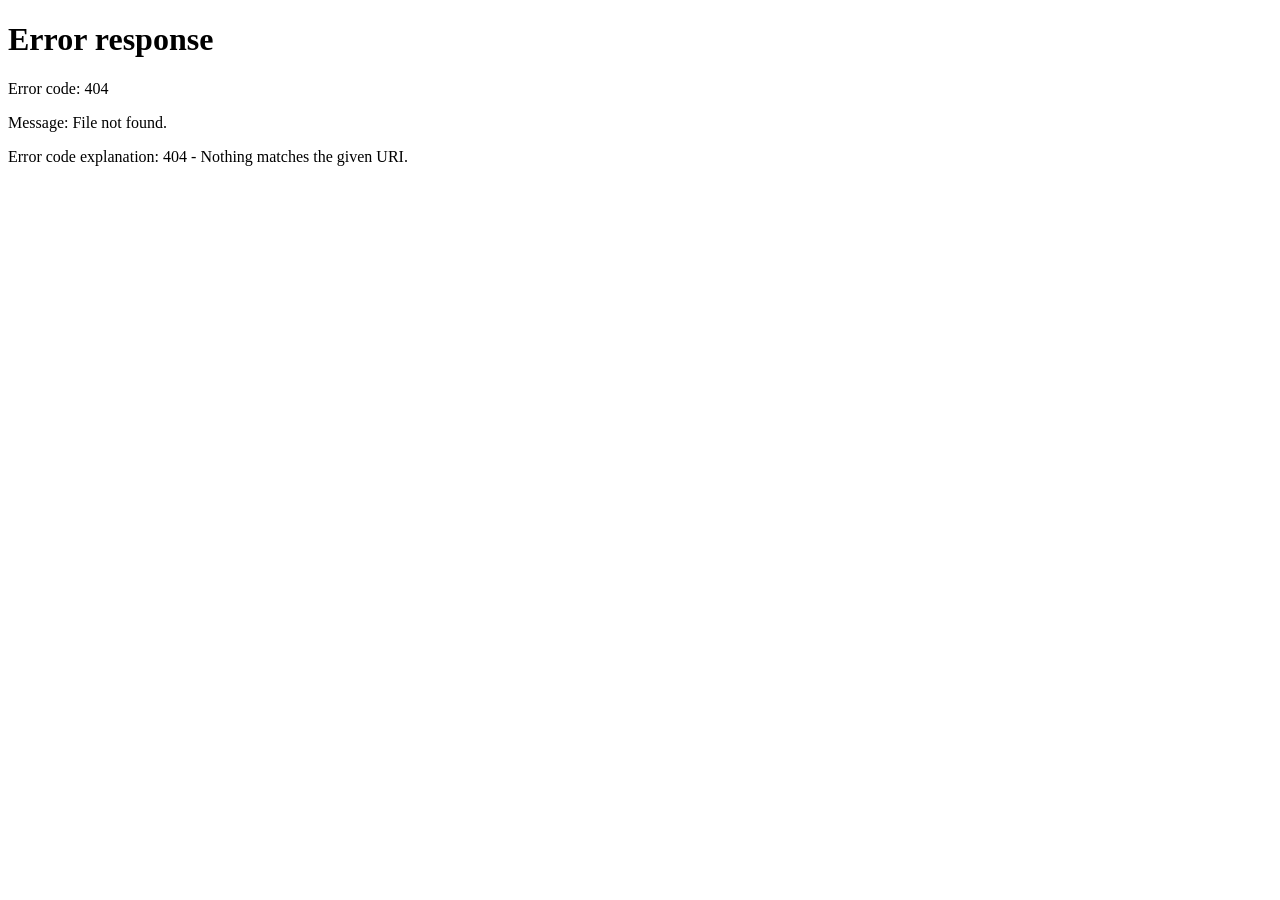
==== commit a388e8ad: "LIFE déménage dans son propre dépôt : ancienne adresse remplacée par un renvoi (et un service worker" ====
--- a/life/index.html
+++ b/life/index.html
@@ -1,541 +1,5 @@
 <!doctype html>
-<html lang="fr">
-<head>
-<meta charset="utf-8">
-<meta name="viewport" content="width=device-width, initial-scale=1, viewport-fit=cover">
-<meta name="theme-color" content="#f6ecdc" media="(prefers-color-scheme: light)">
-<meta name="theme-color" content="#0e1830" media="(prefers-color-scheme: dark)">
-<title>LIFE</title>
-<link rel="manifest" href="manifest.webmanifest">
-<link rel="icon" href="icon.svg" type="image/svg+xml">
-<link rel="apple-touch-icon" href="icon-192.png">
-<link rel="preconnect" href="https://fonts.googleapis.com">
-<link href="https://fonts.googleapis.com/css2?family=Instrument+Sans:wght@500;600;700&family=IBM+Plex+Mono:ital,wght@0,400;0,500;0,600;0,700;1,400&display=swap" rel="stylesheet">
-<style>
-/* LIFE — messagerie personnelle (2026-10-12), dans le langage visuel de Ma carte de vie : bleu Klein sur
-   crème, traits nets de 1,5 px, ombres décalées, pastilles. Aucune clé dans ce fichier : la clé du lien est saisie sur
-   l'appareil (Réglages) et gardée dans ce navigateur seulement. Le système répond par
-   le lien du système (adresse saisie sur l'appareil). */
-:root {
-  --bg: #f6ecdc; --board: #fbf4e8; --surface: #fffaf1;   /* ambiance C « chaleureux » */ --ink: #002FA7; --muted: rgba(0,47,167,.72);
-  --pale: #dbe3f3; --doux: #c9d6f0; --sh: #002FA7;
-  --display: "Instrument Sans", "Helvetica Neue", Arial, sans-serif;
-  --body: "IBM Plex Mono", ui-monospace, Menlo, monospace; --mono: "IBM Plex Mono", ui-monospace, Menlo, monospace;
-}
-@media (prefers-color-scheme: dark) {
-  :root { --bg: #0e1830; --board: #122041; --surface: #172a52; --ink: #93b3f0; --muted: #9aabd4;
-          --pale: #29447f; --doux: #45598a; --sh: #070f22; }
-}
-* { box-sizing: border-box; }
-html, body { margin: 0; height: 100%; background: var(--bg); color: var(--ink); font: 16px/1.45 var(--body); }
-body { display: flex; flex-direction: column; height: 100dvh; max-width: 760px; margin: 0 auto; }
-header { padding: calc(env(safe-area-inset-top) + 16px) 16px 8px; display: flex; align-items: center; gap: 8px; }
-header h1 { margin: 0; font: 700 30px/1 var(--display); letter-spacing: -.5px; }
-header h1 small { display: block; font: 400 12px/1.2 var(--mono); letter-spacing: .5px; color: var(--muted); margin-top: 4px; text-transform: uppercase; }
-header .etat { color: var(--muted); font: 400 12px var(--mono); flex: 1; text-align: right; }
-header button { display: grid; place-items: center; padding: 0; width: 40px; height: 40px; border-radius: 50%; border: 1.5px solid var(--ink); background: var(--surface);
-  color: var(--ink); font-size: 18px; cursor: pointer; }
-header button:active { transform: translate(2px, 2px); box-shadow: 1px 1px 0 var(--sh); }
-nav { display: grid; grid-template-columns: repeat(4, 1fr); gap: 8px; padding: 16px 16px 16px; }   /* les 8 fils visibles d'un coup */
-nav::-webkit-scrollbar { display: none; }
-nav button { position: relative; flex: none; border: 1.5px solid var(--ink); background: var(--surface); color: var(--ink);
-  border-radius: 16px; padding: 6px 2px; min-width: 0; aspect-ratio: 1; justify-content: center;   /* carrés */ font: 500 11.5px/1.1 var(--body); cursor: pointer;
-  display: flex; flex-direction: column; align-items: center; gap: 4px; }
-nav button svg { width: 27px; height: 27px; }
-nav button > span:not(.badge) { text-transform: uppercase; font: 700 9.5px/1.1 var(--display); letter-spacing: 0; -webkit-text-stroke: .25px currentColor; }   /* gras marqué */   /* libellés en capitales */
-nav button .badge { position: absolute; top: -7px; right: -7px; min-width: 21px; height: 21px; padding: 0 6px; border-radius: 999px;
-  background: var(--ink); color: var(--surface); border: 1.5px solid var(--surface); font: 600 12px/18px var(--mono); text-align: center;
-  box-shadow: 2px 2px 0 var(--doux); }
-nav button[aria-pressed="true"] { background: var(--ink); color: var(--bg); box-shadow: 3px 3px 0 var(--doux); }
-main { flex: 1; overflow-y: auto; padding: 8px 16px 24px; display: flex; flex-direction: column; gap: 16px;
-  background: var(--board); border-top: 1.5px solid var(--ink); }
-.jour { align-self: center; color: var(--muted); font: 400 11px var(--mono); text-transform: uppercase; letter-spacing: 1.5px;
-  margin: 14px 0 0; padding: 3px 10px; border: 1.5px solid var(--doux); border-radius: 999px; }
-.bulle { max-width: 84%; padding: 12px 16px; border-radius: 16px; white-space: pre-wrap; word-wrap: break-word;
-  font: 14.5px/1.55 "IBM Plex Mono", var(--mono);   /* typo d'éditeur de texte */
-  border: 1.5px solid var(--ink); }
-.bulle.moi { align-self: flex-end; background: var(--ink); color: var(--bg); border-bottom-right-radius: 4px; box-shadow: 4px 4px 0 var(--doux); }
-.bulle.life { align-self: flex-start; background: var(--surface); border-bottom-left-radius: 4px; box-shadow: 2px 2px 0 var(--doux); }   /* trait gardé (essai sans trait annulé) */
-.bulle.systeme { align-self: stretch; max-width: none; background: var(--surface); border-radius: 14px; box-shadow: 4px 4px 0 var(--doux); }
-.bulle .heure { display: block; font: 400 11px var(--mono); color: var(--muted); margin-top: 8px; text-align: right; }
-.bulle.moi .heure { color: var(--doux); }
-.bulle.attente { color: var(--muted); }
-.vide { margin: auto; text-align: center; color: var(--muted); max-width: 290px; }
-.vide strong { display: block; font: 700 22px var(--display); color: var(--ink); margin-bottom: 6px; }
-footer { padding: 8px 16px calc(env(safe-area-inset-bottom) + 16px); display: flex; gap: 8px; align-items: flex-end;
-  border-top: 1.5px solid var(--ink); background: var(--bg); }
-textarea { flex: 1; resize: none; max-height: 140px; min-height: 46px; border: 1.5px solid var(--ink); border-radius: 23px;
-  padding: 11px 16px; font: 15px "IBM Plex Mono", var(--mono); background: var(--surface); color: var(--ink); outline: none; }
-textarea::placeholder { color: var(--muted); }
-.rond { width: 46px; height: 46px; border-radius: 50%; flex: none; font-size: 19px; cursor: pointer; display: grid; place-items: center;
-  border: 1.5px solid var(--ink); box-shadow: 3px 3px 0 var(--sh); }
-.rond:active { transform: translate(2px, 2px); box-shadow: 1px 1px 0 var(--sh); }
-#micro { background: var(--surface); color: var(--ink); box-shadow: none; }
-#micro.actif { background: var(--ink); color: var(--surface); }
-#envoyer { background: var(--ink); color: var(--bg); }
-#envoyer:disabled { background: var(--doux); border-color: var(--doux); color: var(--surface); box-shadow: none; }
-dialog { border: 1.5px solid var(--ink); border-radius: 16px; padding: 22px; width: min(92vw, 420px); background: var(--surface);
-  color: var(--ink); box-shadow: 6px 6px 0 var(--sh); }
-dialog::backdrop { background: rgba(0,47,167,.18); }
-dialog h2 { margin: 0 0 8px; font: 700 22px var(--display); }
-dialog p { color: var(--muted); font-size: 14px; margin: 0 0 12px; }
-dialog input { width: 100%; padding: 11px 12px; border-radius: 12px; border: 1.5px solid var(--ink); font: 15px var(--mono);
-  background: var(--bg); color: var(--ink); }
-dialog menu { display: flex; justify-content: flex-end; gap: 8px; padding: 0; margin: 18px 0 0; }
-dialog button { border: 1.5px solid var(--ink); border-radius: 999px; padding: 8px 16px; font: 500 15px var(--body); cursor: pointer;
-  background: var(--surface); color: var(--ink); }
-dialog button.principal { background: var(--ink); color: var(--bg); box-shadow: 3px 3px 0 var(--doux); }
-.bulle.systeme .titre { display: block; font: 700 18px/1.25 var(--display); margin-bottom: 6px; }
-.bulle.systeme .section { display: block; font: 500 11px var(--mono); text-transform: uppercase; letter-spacing: 1.5px;
-  border-top: 1.5px solid var(--doux); padding-top: 8px; margin-top: 10px; }
-.ecrit { align-self: flex-start; display: flex; gap: 5px; padding: 14px 16px; border: 1.5px solid var(--ink); border-radius: 16px;
-  border-bottom-left-radius: 4px; background: var(--surface); }
-.ecrit i { width: 7px; height: 7px; border-radius: 50%; background: var(--ink); animation: point 1.2s infinite ease-in-out; }
-.ecrit i:nth-child(2) { animation-delay: .15s; } .ecrit i:nth-child(3) { animation-delay: .3s; }
-@keyframes point { 0%, 60%, 100% { transform: translateY(0); opacity: .35; } 30% { transform: translateY(-4px); opacity: 1; } }
-@media (prefers-reduced-motion: reduce) { .ecrit i { animation: none; opacity: .7; } }
-nav.replie { grid-template-columns: repeat(8, 1fr); gap: 6px; padding: 8px 12px 10px; }
-nav.replie button { padding: 0; border-radius: 10px; }
-nav.replie button > span:not(.badge) { display: none; }
-nav.replie button svg { width: 20px; height: 20px; }
-.rapides { align-self: flex-start; display: flex; gap: 8px; flex-wrap: wrap; margin: -8px 0 0 40px; }
-.rapides button { border: 1.5px solid var(--ink); background: var(--surface); color: var(--ink); border-radius: 999px;
-  padding: 7px 16px; font: 500 14px var(--body); cursor: pointer; }
-.rapides button:active { background: var(--ink); color: var(--surface); }
-.rond svg, header button svg { width: 22px; height: 22px; }
-/* LIFE : petit avatar à côté de ses messages */
-.ligne-life { align-self: flex-start; display: flex; gap: 8px; align-items: flex-end; max-width: 92%; }
-.ligne-life .bulle { max-width: none; }
-.avatar { flex: none; width: 30px; height: 30px; border-radius: 50%; background: linear-gradient(135deg, #002FA7, #4f7be0); color: #fff;
-  display: grid; place-items: center; border: 1.5px solid var(--ink); }
-.avatar svg { width: 18px; height: 18px; }
-.avatar.vide { visibility: hidden; }
-/* Brief : section à part */
-#vue-brief { display: none; flex: 1; overflow-y: auto; padding: 16px; background: var(--board); border-top: 1.5px solid var(--ink); }
-body.brief #vue-brief { display: block; } body.brief main { display: none; }
-#vue-maintenance { display: none; flex: 1; overflow-y: auto; padding: 16px; background: var(--board); border-top: 1.5px solid var(--ink); flex-direction: column; gap: 14px; }
-body.maintenance #vue-maintenance { display: flex; } body.maintenance main { display: none; }
-body.maintenance #maintenance { background: var(--ink); color: var(--surface); }
-#vue-maintenance .bulle { max-width: none; }
-header button { width: 38px; height: 38px; }
-body.brief #brief { background: var(--ink); color: var(--surface); }
-#vue-brief .bulle { max-width: none; }
-#vue-brief .vide { margin-top: 30vh; }
-#plier { align-self: center; margin: -8px 0 8px; width: 46px; height: 20px; border: 1.5px solid var(--ink); border-radius: 999px;
-  background: var(--surface); color: var(--ink); display: grid; place-items: center; cursor: pointer; padding: 0; }
-#plier svg { width: 16px; height: 16px; transition: transform .2s; }
-body.replie #plier svg { transform: rotate(180deg); }
-body.replie nav { grid-template-columns: repeat(8, 1fr); gap: 6px; padding: 8px 12px 10px; }
-body.replie nav button { padding: 0; border-radius: 10px; }
-body.replie nav button > span:not(.badge) { display: none; }
-body.replie nav button svg { width: 20px; height: 20px; }
-header button { position: relative; }
-header button .badge { position: absolute; top: -6px; right: -6px; min-width: 19px; height: 19px; padding: 0 5px; border-radius: 999px;
-  background: var(--ink); color: var(--surface); border: 1.5px solid var(--surface); font: 600 11px/16px var(--mono); text-align: center; }
-body.brief #brief .badge, body.maintenance #maintenance .badge { display: none; }
-/* Encart d'information (offres, cours, alertes) dans un fil : pleine largeur, étiquette, filet à gauche, sans avatar */
-main .bulle.systeme { background: var(--board); border-style: dashed; border-left: 5px solid var(--ink); border-radius: 6px 14px 14px 6px;
-  box-shadow: none; padding-top: 30px; position: relative; }
-main .bulle.systeme::before { content: attr(data-etiquette); position: absolute; top: 9px; left: 14px;
-  font: 500 10.5px var(--mono); letter-spacing: 1.5px; text-transform: uppercase; color: var(--muted); }
-.avatar.carre { border-radius: 9px; }
-#menu { position: absolute; top: calc(env(safe-area-inset-top) + 64px); right: 16px; z-index: 5; display: flex; flex-direction: column;
-  background: var(--surface); border: 1.5px solid var(--ink); border-radius: 16px; box-shadow: 4px 4px 0 var(--sh); overflow: hidden; }
-#menu[hidden] { display: none; }
-#menu button { all: unset; cursor: pointer; padding: 16px 24px; font: 500 14px var(--mono); color: var(--ink); }
-#menu button + button { border-top: 1.5px solid var(--doux); }
-header { position: relative; }
-#tirer { text-align: center; font: 500 11px var(--mono); letter-spacing: 1px; text-transform: uppercase; color: var(--muted); height: 0; overflow: hidden; transition: height .15s; }
-nav button > span.long { font-size: 8.4px; }
-#recherche { display: flex; gap: 8px; padding: 8px 16px; border-top: 1.5px solid var(--ink); background: var(--bg); }
-#recherche[hidden] { display: none; }
-#recherche input { flex: 1; outline: none; border: 1.5px solid var(--ink); border-radius: 999px; padding: 8px 16px; font: 14px var(--mono); background: var(--surface); color: var(--ink); }
-#recherche button { width: 40px; height: 40px; border: 1.5px solid var(--ink); border-radius: 50%; background: var(--surface); color: var(--ink); display: grid; place-items: center; }
-#recherche button svg { width: 18px; height: 18px; }
-mark { background: var(--doux); color: inherit; border-radius: 3px; }
-.resultat { cursor: pointer; }
-.resultat .ou { display: block; font: 600 10.5px var(--mono); letter-spacing: 1px; text-transform: uppercase; color: var(--muted); margin-bottom: 4px; }
-/* Épinglés : en haut du fil, d'un appui long */
-#epingles { display: flex; flex-direction: column; gap: 8px; padding: 0 16px; }
-#epingles:not(:empty) { padding: 8px 16px; border-top: 1.5px solid var(--ink); background: var(--bg); }
-.epingle { display: flex; gap: 8px; align-items: center; border: 1.5px solid var(--ink); border-radius: 12px; padding: 8px 12px;
-  background: var(--surface); font: 12.5px/1.35 var(--mono); }
-.epingle span { flex: 1; overflow: hidden; display: -webkit-box; -webkit-line-clamp: 2; -webkit-box-orient: vertical; }
-.epingle svg { width: 16px; height: 16px; flex: none; }
-.epingle button { all: unset; cursor: pointer; display: grid; place-items: center; }
-/* Essai graphique 1 : un point de couleur par fil, dans des bleus nuancés */
-nav button .point { width: 6px; height: 6px; border-radius: 50%; margin-top: -1px; }
-body.replie nav button .point { display: none; }
-/* Écran d'ouverture : l'étincelle s'allume */
-#ouverture { position: fixed; inset: 0; z-index: 20; display: grid; place-items: center; background: var(--bg); transition: opacity .35s; }
-#ouverture svg { width: 84px; height: 84px; color: var(--ink); animation: allume .6s ease-out both; }
-#ouverture.fini { opacity: 0; pointer-events: none; }
-@keyframes allume { 0% { transform: scale(.6) rotate(-20deg); opacity: 0; } 60% { transform: scale(1.08); opacity: 1; } 100% { transform: scale(1); } }
-@media (prefers-reduced-motion: reduce) { #ouverture { display: none; } }
-/* Essai graphique 3 : icône dessinée en tête des encarts */
-.bulle.systeme .titre svg { width: 20px; height: 20px; vertical-align: -3px; margin-right: 6px; }
-/* Loupe discrète, à droite de la poignée des fils */
-#barre-fils { display: grid; grid-template-columns: 1fr auto 1fr; align-items: center; padding: 0 16px; margin: -8px 0 8px; }
-#barre-fils #plier { margin: 0; }
-#chercher { justify-self: end; all: unset; cursor: pointer; justify-self: end; width: 28px; height: 28px; display: grid; place-items: center; color: var(--muted); }
-#chercher svg { width: 18px; height: 18px; }
-@media (min-width: 600px) { nav { grid-template-columns: repeat(8, 1fr); } }
-</style>
-</head>
-<body>
-<div id="ouverture" aria-hidden="true"><svg viewBox="0 0 24 24" fill="none" stroke="currentColor" stroke-width="1.6" stroke-linecap="round"><path d="M12 3v4M12 17v4M3 12h4M17 12h4M6.5 6.5l2.5 2.5M15 15l2.5 2.5M6.5 17.5L9 15M15 9l2.5-2.5"/><circle cx="12" cy="12" r="2.2" fill="currentColor"/></svg></div>
-<header>
-  <h1>LIFE<small>ta messagerie</small></h1>
-  <span class="etat" id="etat"></span>
-  <button id="brief" title="Brief du jour" aria-label="Brief du jour"><svg viewBox="0 0 24 24" fill="none" stroke="currentColor" stroke-width="1.7" stroke-linecap="round" stroke-linejoin="round" aria-hidden="true"><circle cx="12" cy="12" r="4"/><path d="M12 2v2M12 20v2M4.9 4.9l1.4 1.4M17.7 17.7l1.4 1.4M2 12h2M20 12h2M4.9 19.1l1.4-1.4M17.7 6.3l1.4-1.4"/></svg></button>
-  <button id="maintenance" title="Maintenance" aria-label="Maintenance"><svg viewBox="0 0 24 24" fill="none" stroke="currentColor" stroke-width="1.7" stroke-linecap="round" stroke-linejoin="round" aria-hidden="true"><path d="M14.7 6.3a4 4 0 0 0-5.4 5.4L4 17l3 3 5.3-5.3a4 4 0 0 0 5.4-5.4l-2.5 2.5-2.4-.6-.6-2.4z"/></svg></button>
-  <button id="plus" title="Plus" aria-label="Plus d'options" aria-haspopup="menu"><svg viewBox="0 0 24 24" fill="none" stroke="currentColor" stroke-width="1.7" stroke-linecap="round" stroke-linejoin="round" aria-hidden="true"><circle cx="5" cy="12" r="1.2"/><circle cx="12" cy="12" r="1.2"/><circle cx="19" cy="12" r="1.2"/></svg></button>
-  <div id="menu" role="menu" hidden><button id="actualiser" role="menuitem">Actualiser</button><button id="calme" role="menuitem">Ne pas déranger : non</button><button id="reglages" role="menuitem">Réglages (clé du lien)</button></div>
-</header>
-<nav id="fils" aria-label="Fils"></nav>
-<div id="barre-fils"><span></span><button id="plier" aria-label="Replier les fils" title="Replier les fils"><svg viewBox="0 0 24 24" fill="none" stroke="currentColor" stroke-width="1.8" stroke-linecap="round" stroke-linejoin="round" aria-hidden="true"><path d="M6 15l6-6 6 6"/></svg></button><button id="chercher" aria-label="Rechercher" title="Rechercher"><svg viewBox="0 0 24 24" fill="none" stroke="currentColor" stroke-width="1.8" stroke-linecap="round" stroke-linejoin="round" aria-hidden="true"><circle cx="11" cy="11" r="6.5"/><path d="M16 16l4.5 4.5"/></svg></button></div>
-<div id="recherche" hidden><input id="q" type="search" placeholder="Rechercher dans mes messages…" autocomplete="off"><button id="fermer-recherche" aria-label="Fermer"><svg viewBox="0 0 24 24" fill="none" stroke="currentColor" stroke-width="1.7" stroke-linecap="round" stroke-linejoin="round" aria-hidden="true"><path d="M6 6l12 12M18 6L6 18"/></svg></button></div>
-<div id="epingles"></div>
-<div id="tirer">relâche pour actualiser</div>
-<main id="messages" aria-live="polite"></main>
-<section id="vue-brief" aria-label="Brief du jour"></section>
-<section id="vue-maintenance" aria-label="Maintenance"></section>
-<footer>
-  <button class="rond" id="micro" title="Dicter" aria-label="Dicter"><svg viewBox="0 0 24 24" fill="none" stroke="currentColor" stroke-width="1.7" stroke-linecap="round" stroke-linejoin="round" aria-hidden="true"><rect x="9" y="3" width="6" height="11" rx="3"/><path d="M5.5 11a6.5 6.5 0 0 0 13 0M12 17.5V21M8.5 21h7"/></svg></button>
-  <textarea id="saisie" rows="1" placeholder="Écris à LIFE…" aria-label="Message"></textarea>
-  <button class="rond" id="envoyer" title="Envoyer" aria-label="Envoyer" disabled><svg viewBox="0 0 24 24" fill="none" stroke="currentColor" stroke-width="1.7" stroke-linecap="round" stroke-linejoin="round" aria-hidden="true"><path d="M4 12l16-8-6 16-2.5-6.5z"/><path d="M11.5 13.5L20 4"/></svg></button>
-</footer>
-
-<dialog id="dlg">
-  <h2>Réglages</h2>
-  <p>Colle l'adresse du lien et la clé (les mêmes que dans Ma carte de vie). Elles restent sur cet appareil.</p>
-  <input id="adresse" type="url" autocomplete="off" placeholder="Adresse du lien (https://…/webhook/life)">
-  <input id="cle" type="password" autocomplete="off" placeholder="Clé du lien">
-  <menu><button value="annuler" id="annuler">Annuler</button><button class="principal" id="garder">Enregistrer</button></menu>
-</dialog>
-
-<script>
-/* l'adresse du serveur n'est pas dans ce code public : elle est collée dans les Réglages, avec la clé, et reste sur l'appareil */
-function adresse() { try { const v = JSON.parse(localStorage.getItem('life.adresse') || '""'); return /^https:\/\/[^\s]+$/.test(v) ? v : ''; } catch (e) { return ''; } }
-const FILS = [['general', 'Général'], ['travail', 'Travail'], ['metamorphose', 'Mon projet'], ['patrimoine', 'Patrimoine'],
-  ['quotidien', 'Quotidien'], ['voyage', 'Voyage'], ['social', 'Social'], ['coach', 'Coach']];
-// Icônes au trait (couleur du texte), une par fil.
-const ICONES = {
-  general: '<path d="M4 11l8-7 8 7v8a1 1 0 0 1-1 1h-4v-6h-6v6H5a1 1 0 0 1-1-1z"/>',
-  travail: '<rect x="3" y="7" width="18" height="13" rx="2"/><path d="M9 7V5a2 2 0 0 1 2-2h2a2 2 0 0 1 2 2v2M3 12h18"/>',
-  metamorphose: '<path d="M12 21v-9"/><path d="M12 12c0-4 2.5-7 7-7 0 4.5-3 7-7 7z"/><path d="M12 15c0-3-2-5.5-6-5.5 0 3.5 2.5 5.5 6 5.5z"/>',
-  patrimoine: '<ellipse cx="12" cy="6" rx="7" ry="3"/><path d="M5 6v6c0 1.7 3.1 3 7 3s7-1.3 7-3V6M5 12v6c0 1.7 3.1 3 7 3s7-1.3 7-3v-6"/>',
-  quotidien: '<path d="M5 9h11v5a5 5 0 0 1-5 5h-1a5 5 0 0 1-5-5zM16 10h1.5a2.5 2.5 0 0 1 0 5H16M8 3v3M12 3v3"/>',
-  voyage: '<path d="M10.5 13.5L3 11l1.5-1.5 8 1 4-4c1-1 3-1.5 3.5-1s0 2.5-1 3.5l-4 4 1 8L14.5 22 12 14.5l-3 3V20l-1.5 1.5-1-3-3-1L6 16h2.5z"/>',
-  social: '<circle cx="9" cy="8" r="3.2"/><circle cx="17" cy="9.5" r="2.5"/><path d="M3 20c0-3.3 2.7-6 6-6s6 2.7 6 6M14.5 14.6c.8-.4 1.6-.6 2.5-.6 2.8 0 5 2.2 5 5"/>',
-  coach: '<path d="M12 20s-7-4.4-7-10a4 4 0 0 1 7-2.6A4 4 0 0 1 19 10c0 5.6-7 10-7 10z"/>'
-};
-const ESSAI_POINTS = false;   // essai refusé : pas de point de couleur
-const COULEURS = { general: '#002FA7', travail: '#2f5fd8', metamorphose: '#6c8fe6', patrimoine: '#0b2a6b', quotidien: '#4f7be0',
-  voyage: '#8fb0f0', social: '#3a4fb0', coach: '#a9c0f2' };
-const svg = id => '<svg viewBox="0 0 24 24" fill="none" stroke="currentColor" stroke-width="1.6" stroke-linecap="round" stroke-linejoin="round" aria-hidden="true">' + ICONES[id] + '</svg>';
-const $ = id => document.getElementById(id);
-const store = {
-  lire(k, d) { try { const v = localStorage.getItem('life.' + k); return v === null ? d : JSON.parse(v); } catch (e) { return d; } },
-  ecrire(k, v) { try { localStorage.setItem('life.' + k, JSON.stringify(v)); } catch (e) { /* stockage indisponible */ } }
-};
-let fil = store.lire('fil', 'general');
-let messages = store.lire('messages', []);   // copie locale : l'app s'ouvre tout de suite, même hors ligne
-let vus = store.lire('vus', {});              // fil → horodatage du dernier message lu
-// Nouveaux messages d'un fil : ceux de LIFE ou du système arrivés après la dernière visite du fil.
-function nonLus(id) { const v = vus[id] || ''; return messages.filter(m => (m.fil || 'general') === id && m.auteur !== 'moi' && !m.temp && m.t > v && !(m.auteur === 'systeme' && /^☀️/.test(m.texte || ''))).length; }
-function marquerLu(id) {
-  const l = messages.filter(m => (m.fil || 'general') === id);
-  if (l.length) { vus[id] = l[l.length - 1].t; store.ecrire('vus', vus); }
-}
-function pastilleAppli() {   // le petit numéro sur l'icône de l'app (Android, app installée)
-  const total = FILS.reduce((n, [id]) => n + (id === fil && document.visibilityState === 'visible' ? 0 : nonLus(id)), 0);
-  try { if (navigator.setAppBadge) total ? navigator.setAppBadge(total) : navigator.clearAppBadge(); } catch (e) { /* non pris en charge */ }
-}
-
-function etat(t) { $('etat').textContent = t || ''; }
-function cle() { return store.lire('cle', ''); }
-
-async function appel(corps) {
-  if (!cle() || !adresse()) { $('dlg').showModal(); throw new Error('clé ou adresse manquante'); }
-  const r = await fetch(adresse(), { method: 'POST', headers: { 'content-type': 'application/json', 'x-cle-app': cle() },
-                                   body: JSON.stringify(corps) });
-  if (r.status === 403 || r.status === 401) throw new Error('clé refusée');
-  const j = await r.json().catch(() => ({}));
-  if (!r.ok || j.ok === false) throw new Error(j.erreur || ('erreur ' + r.status));
-  return j;
-}
-
-function fusionner(nouveaux) {
-  const parId = new Map(messages.map(m => [m.id, m]));
-  nouveaux.forEach(m => parId.set(m.id, m));
-  messages = [...parId.values()].filter(m => !m.temp).sort((a, b) => a.t < b.t ? -1 : a.t > b.t ? 1 : (a.id < b.id ? -1 : 1)).slice(-400);
-  store.ecrire('messages', messages);
-}
-
-function heure(t) { return (t || '').slice(11, 16); }
-function jourLisible(t) {
-  const d = new Date((t || '').replace(' ', 'T'));
-  if (isNaN(d)) return '';
-  const auj = new Date(), hier = new Date(Date.now() - 864e5);
-  if (d.toDateString() === auj.toDateString()) return "Aujourd'hui";
-  if (d.toDateString() === hier.toDateString()) return 'Hier';
-  return d.toLocaleDateString('fr-FR', { weekday: 'long', day: 'numeric', month: 'long' });
-}
-
-const AVATAR_2 = '<svg viewBox="0 0 24 24" fill="none" stroke="currentColor" stroke-width="1.8" stroke-linecap="round" stroke-linejoin="round" aria-hidden="true"><path d="M12 3v4M12 17v4M3 12h4M17 12h4M6.5 6.5l2.5 2.5M15 15l2.5 2.5M6.5 17.5L9 15M15 9l2.5-2.5"/><circle cx="12" cy="12" r="2.2" fill="currentColor"/></svg>';   // 2 · étincelle, cœur plein (ambiance C)
-const AVATAR_3 = '<svg viewBox="0 0 24 24" fill="none" stroke="currentColor" stroke-width="1.8" stroke-linecap="round" stroke-linejoin="round" aria-hidden="true"><path d="M4 6a2 2 0 0 1 2-2h12a2 2 0 0 1 2 2v9a2 2 0 0 1-2 2h-7l-4 3v-3H6a2 2 0 0 1-2-2z"/><path d="M8 9h8M8 12h5"/></svg>';   // 3 · bulle-carte
-// avatar : 2 ou 3 : ?avatar=3 pour comparer ; 2 par défaut.
-const AVATAR3 = location.search.includes('avatar=3');
-const AVATAR = AVATAR3 ? AVATAR_3 : AVATAR_2;
-const ESSAI_ICONES = true;   // essai (designer graphique, 12/10) : icônes dessinées à la place des emojis
-const SVGC = d => '<svg viewBox="0 0 24 24" fill="none" stroke="currentColor" stroke-width="1.8" stroke-linecap="round" stroke-linejoin="round" aria-hidden="true">' + d + '</svg>';
-const ICONES_CARTE = {
-  '☀️': SVGC('<circle cx="12" cy="12" r="4"/><path d="M12 2v2M12 20v2M4.9 4.9l1.4 1.4M17.7 17.7l1.4 1.4M2 12h2M20 12h2M4.9 19.1l1.4-1.4M17.7 6.3l1.4-1.4"/>'),
-  '💼': SVGC('<rect x="3" y="7" width="18" height="13" rx="2"/><path d="M9 7V5a2 2 0 0 1 2-2h2a2 2 0 0 1 2 2v2M3 12h18"/>'),
-  '📚': SVGC('<path d="M4 5a2 2 0 0 1 2-2h12v16H6a2 2 0 0 0-2 2z"/><path d="M4 21V5M8 7h6"/>'),
-  '🛠': SVGC('<path d="M14.7 6.3a4 4 0 0 0-5.4 5.4L4 17l3 3 5.3-5.3a4 4 0 0 0 5.4-5.4l-2.5 2.5-2.4-.6-.6-2.4z"/>'),
-  '🧭': SVGC('<circle cx="12" cy="12" r="8.5"/><path d="M15.5 8.5l-2 5-5 2 2-5z"/>'),
-  '🏠': SVGC('<path d="M4 11l8-7 8 7v8a1 1 0 0 1-1 1H5a1 1 0 0 1-1-1z"/>'),
-  '⚠️': SVGC('<path d="M12 4l9 16H3z"/><path d="M12 10v4M12 17h.01"/>')
-};
-function remplirCarte(b, texte) {   // 1re ligne = titre, lignes « ━━ » = sections (texte brut, jamais du HTML)
-  String(texte).split('\n').forEach((l, i) => {
-    if (i === 0) {
-      const t = document.createElement('span'); t.className = 'titre';
-      const e = ESSAI_ICONES && Object.keys(ICONES_CARTE).find(k => l.startsWith(k));
-      if (e) { t.innerHTML = ICONES_CARTE[e]; t.appendChild(document.createTextNode(l.slice(e.length).trim())); }
-      else t.textContent = l;
-      b.appendChild(t); return;
-    }
-    if (/^━━/.test(l)) { const t = document.createElement('span'); t.className = 'section'; t.textContent = l.replace(/^━━\s*/, ''); b.appendChild(t); return; }
-    if (l.trim()) b.appendChild(document.createTextNode(l + '\n'));
-  });
-}
-function carteSysteme(m) {
-  const b = document.createElement('div'); b.className = 'bulle systeme'; remplirCarte(b, m.texte);
-  const h = document.createElement('span'); h.className = 'heure'; h.textContent = jourLisible(m.t) + ' · ' + heure(m.t); b.appendChild(h);
-  return b;
-}
-let epingles = store.lire('epingles', {});   // fil → [id]
-function epingler(m) {
-  const f = m.fil || 'general', l = epingles[f] || [];
-  epingles[f] = l.includes(m.id) ? l.filter(x => x !== m.id) : [m.id].concat(l).slice(0, 3);
-  store.ecrire('epingles', epingles);
-  try { if (navigator.vibrate) navigator.vibrate(20); } catch (e) { /* pas de vibreur */ }
-  afficher();
-}
-function afficherEpingles() {
-  const z = $('epingles'); z.innerHTML = '';
-  if (document.body.classList.contains('brief') || document.body.classList.contains('maintenance')) return;
-  (epingles[fil] || []).map(id => messages.find(m => m.id === id)).filter(Boolean).forEach(m => {
-    const d = document.createElement('div'); d.className = 'epingle';
-    d.innerHTML = '<svg viewBox="0 0 24 24" fill="none" stroke="currentColor" stroke-width="1.8" stroke-linecap="round" stroke-linejoin="round"><path d="M9 4h6l-1 5 3 3H7l3-3zM12 15v5"/></svg><span></span><button aria-label="Désépingler"><svg viewBox="0 0 24 24" fill="none" stroke="currentColor" stroke-width="1.8" stroke-linecap="round"><path d="M6 6l12 12M18 6L6 18"/></svg></button>';
-    d.querySelector('span').textContent = m.texte.split('\n')[0];
-    d.querySelector('button').onclick = () => epingler(m);
-    z.appendChild(d);
-  });
-}
-function afficher() {
-  afficherEpingles();
-  $('fils').innerHTML = '';
-  if (document.visibilityState !== 'hidden') marquerLu(fil);   // le fil ouvert est lu
-  FILS.forEach(([id, nom]) => {
-    const b = document.createElement('button'), n = id === fil ? 0 : nonLus(id);
-    b.innerHTML = svg(id) + '<span></span>' + (ESSAI_POINTS ? '<i class="point" style="background:' + COULEURS[id] + '"></i>' : '') + (n ? '<span class="badge">' + (n > 99 ? '99+' : n) + '</span>' : '');
-    b.querySelector('span').textContent = nom; if (nom.length > 10) b.querySelector('span').classList.add('long');
-    b.setAttribute('aria-pressed', String(id === fil));
-    b.setAttribute('aria-label', nom + (n ? ', ' + n + ' nouveau' + (n > 1 ? 'x' : '') + ' message' + (n > 1 ? 's' : '') : ''));
-    b.onclick = () => { fil = id; store.ecrire('fil', fil); afficher(); };
-    $('fils').appendChild(b);
-  });
-  pastilleAppli();
-  const zone = $('messages'); zone.innerHTML = '';
-  const estBrief = m => m.auteur === 'systeme' && /^☀️/.test(m.texte || '');
-  const briefs = messages.filter(estBrief);
-  const vb = $('vue-brief'); vb.innerHTML = '';
-  if (!briefs.length) vb.innerHTML = '<div class="vide"><strong>Pas encore de brief</strong>Il arrive chaque matin à 7 h 50.</div>';
-  else vb.appendChild(carteSysteme(briefs[briefs.length - 1]));
-  // Brief et Maintenance : lus quand on ouvre leur section ; sinon un petit numéro sur leur bouton.
-  if (document.body.classList.contains('brief') && briefs.length) { vus.brief = briefs[briefs.length - 1].t; store.ecrire('vus', vus); }
-  const maint = messages.filter(m => m.fil === 'systeme');
-  if (document.body.classList.contains('maintenance') && maint.length) { vus.systeme = maint[maint.length - 1].t; store.ecrire('vus', vus); }
-  [['brief', briefs.filter(m => m.t > (vus.brief || '')).length], ['maintenance', maint.filter(m => m.t > (vus.systeme || '')).length]].forEach(([id, n]) => {
-    const b = $(id), old = b.querySelector('.badge'); if (old) old.remove();
-    if (n) { const x = document.createElement('span'); x.className = 'badge'; x.textContent = n > 9 ? '9+' : n; b.appendChild(x); }
-  });
-  const vm = $('vue-maintenance'); vm.innerHTML = '';
-  if (!maint.length) vm.innerHTML = '<div class="vide"><strong>Rien à signaler</strong>Le rapport du système et ses alertes arrivent ici.</div>';
-  else maint.slice(-10).forEach(m => vm.appendChild(carteSysteme(m)));
-  if (document.body.classList.contains('maintenance')) vm.scrollTop = vm.scrollHeight;
-  const liste = messages.filter(m => (m.fil || 'general') === fil && !estBrief(m));
-  if (!liste.length) {
-    zone.innerHTML = '<div class="vide"><strong>Rien ici pour l\'instant</strong>Écris à LIFE : une question, une idée, une chose à ne pas oublier.</div>';
-    return;
-  }
-  let dernierJour = '';
-  liste.forEach((m, k) => {
-    const j = jourLisible(m.t);
-    if (j && j !== dernierJour) { const s = document.createElement('div'); s.className = 'jour'; s.textContent = j; zone.appendChild(s); dernierJour = j; }
-    const b = document.createElement('div');
-    b.className = 'bulle ' + (m.auteur === 'moi' ? 'moi' : m.auteur === 'systeme' ? 'systeme' : 'life') + (m.temp ? ' attente' : '');
-    if (m.auteur === 'systeme') { remplirCarte(b, m.texte); b.dataset.etiquette = 'Info · ' + (FILS.find(f => f[0] === (m.fil || 'general')) || ['', ''])[1]; }
-    else b.textContent = m.texte;   // texte brut : jamais interprété comme du HTML
-    const suivant = liste[k + 1];
-    const finDeGroupe = !suivant || suivant.auteur !== m.auteur || (suivant.t || '').slice(0, 15) !== (m.t || '').slice(0, 15);
-    if (m.temp || finDeGroupe) {   // l'heure une fois par groupe de messages rapprochés
-      const h = document.createElement('span'); h.className = 'heure'; h.textContent = m.temp ? 'envoi…' : heure(m.t); b.appendChild(h);
-    }
-    if (m.auteur === 'life') {   // avatar de LIFE, une fois par groupe
-      const l = document.createElement('div'); l.className = 'ligne-life';
-      const a = document.createElement('span'); a.className = 'avatar' + (AVATAR3 ? ' carre' : '') + (finDeGroupe ? '' : ' vide'); a.innerHTML = AVATAR;
-      l.appendChild(a); l.appendChild(b); zone.appendChild(l);
-    } else zone.appendChild(b);
-    let appui = null;   // appui long (0,6 s) : épingler en haut du fil
-    b.addEventListener('pointerdown', () => { appui = setTimeout(() => { epingler(m); }, 600); });
-    ['pointerup', 'pointerleave', 'pointercancel'].forEach(ev => b.addEventListener(ev, () => clearTimeout(appui)));
-    if (!suivant && m.auteur === 'life' && /\?\s*$/.test(m.texte) && !enAttente) {   // elle peut répondre d'un toucher
-      const r = document.createElement('div'); r.className = 'rapides';
-      ['Oui', 'Plus tard', 'Non merci'].forEach(t => { const x = document.createElement('button'); x.textContent = t;
-        x.onclick = () => { $('saisie').value = t; envoyer(); }; r.appendChild(x); });
-      zone.appendChild(r);
-    }
-  });
-  if (enAttente) { const e = document.createElement('div'); e.className = 'ecrit'; e.setAttribute('aria-label', 'LIFE écrit');
-    e.innerHTML = '<i></i><i></i><i></i>'; zone.appendChild(e); }
-  zone.scrollTop = zone.scrollHeight;
-}
-
-const DEMO = location.search.includes('demo');
-let enAttente = false;   // LIFE écrit (trois points)
-async function actualiser() {
-  if (DEMO) return;
-  derniereActu = Date.now(); etat('…');
-  try {
-    const dernier = messages.length ? messages[messages.length - 1].t : '';
-    const j = await appel({ action: 'fil', depuis: dernier });
-    fusionner(j.messages || []); afficher(); etat('');
-  } catch (e) { etat(e.message === 'clé manquante' ? '' : 'hors ligne'); }
-}
-
-async function envoyer() {
-  const texte = $('saisie').value.trim();
-  if (!texte) return;
-  $('saisie').value = ''; ajuster();
-  const temp = { id: 'tmp-' + Date.now(), t: new Date().toISOString().slice(0, 19).replace('T', ' '), auteur: 'moi', fil, texte, temp: true };
-  try { if (navigator.vibrate && !enCalme()) navigator.vibrate(12); } catch (e) { /* pas de vibreur */ }
-  messages.push(temp); enAttente = true; afficher();
-  try {
-    const j = await appel({ action: 'envoyer', texte, fil });
-    fusionner(j.messages || []); etat('');
-  } catch (e) {
-    enAttente = false;
-    messages = messages.filter(m => m !== temp);
-    $('saisie').value = texte; ajuster(); etat(e.message === 'clé refusée' ? 'clé refusée — vérifie les réglages' : 'non envoyé, réessaie');
-  }
-  enAttente = false; afficher();
-}
-
-function ajuster() {
-  const s = $('saisie'); s.style.height = 'auto'; s.style.height = Math.min(s.scrollHeight, 140) + 'px';
-  $('envoyer').disabled = !s.value.trim();
-}
-
-// Dictée : reconnaissance vocale du navigateur (Chrome Android), gratuite, rien n'est envoyé ailleurs que ton message.
-const Reco = window.SpeechRecognition || window.webkitSpeechRecognition;
-let reco = null;
-$('micro').onclick = () => {
-  if (!Reco) { etat('dictée non disponible ici'); return; }
-  if (reco) { reco.stop(); return; }
-  reco = new Reco(); reco.lang = 'fr-FR'; reco.interimResults = true; reco.continuous = false;
-  const base = $('saisie').value ? $('saisie').value + ' ' : '';
-  reco.onresult = ev => { $('saisie').value = base + [...ev.results].map(r => r[0].transcript).join(''); ajuster(); };
-  reco.onend = () => { reco = null; $('micro').classList.remove('actif'); };
-  reco.onerror = () => { etat('micro indisponible'); };
-  $('micro').classList.add('actif'); reco.start();
-};
-
-$('saisie').addEventListener('input', ajuster);
-// Brief : section à part, ouverte par le soleil de l'en-tête.
-$('brief').onclick = () => { document.body.classList.remove('maintenance'); document.body.classList.toggle('brief'); afficher(); };
-// Maintenance : section à part (rapport journalier, alertes du système), jamais mêlée aux conversations.
-$('maintenance').onclick = () => { document.body.classList.remove('brief'); document.body.classList.toggle('maintenance'); afficher(); };
-$('fils').addEventListener('click', () => document.body.classList.remove('brief', 'maintenance'));
-let plieMain = false;
-$('saisie').addEventListener('focus', () => document.body.classList.add('replie'));
-$('saisie').addEventListener('blur', () => { if (!plieMain) document.body.classList.remove('replie'); });
-// Fils dépliés par défaut ; repliables d'un toucher (une ligne de petits carrés), dépliés de même.
-$('plier').onclick = () => { const r = document.body.classList.toggle('replie'); plieMain = r;
-  $('plier').setAttribute('aria-label', r ? 'Déplier les fils' : 'Replier les fils'); };
-$('saisie').addEventListener('keydown', e => { if (e.key === 'Enter' && !e.shiftKey && window.matchMedia('(pointer: fine)').matches) { e.preventDefault(); envoyer(); } });
-$('envoyer').onclick = envoyer;
-$('chercher').onclick = () => { $('recherche').hidden = !$('recherche').hidden; if (!$('recherche').hidden) $('q').focus(); else { $('q').value = ''; afficher(); } };
-$('fermer-recherche').onclick = () => { $('recherche').hidden = true; $('q').value = ''; afficher(); };
-$('q').addEventListener('input', () => {
-  const q = $('q').value.trim().toLowerCase(), zone = $('messages');
-  if (q.length < 2) { afficher(); return; }
-  zone.innerHTML = '';
-  const trouves = messages.filter(m => (m.texte || '').toLowerCase().includes(q)).slice(-40).reverse();
-  if (!trouves.length) { zone.innerHTML = '<div class="vide"><strong>Rien trouvé</strong>Essaie un autre mot.</div>'; return; }
-  trouves.forEach(m => {
-    const b = document.createElement('div'); b.className = 'bulle life resultat';
-    const ou = document.createElement('span'); ou.className = 'ou';
-    ou.textContent = (m.fil === 'systeme' ? 'Maintenance' : (FILS.find(f => f[0] === (m.fil || 'general')) || ['', 'Général'])[1]) + ' · ' + jourLisible(m.t);
-    b.appendChild(ou);
-    const t = m.texte, i = t.toLowerCase().indexOf(q), debut = Math.max(0, i - 60);
-    b.appendChild(document.createTextNode((debut ? '…' : '') + t.slice(debut, i)));
-    const mk = document.createElement('mark'); mk.textContent = t.slice(i, i + q.length); b.appendChild(mk);
-    b.appendChild(document.createTextNode(t.slice(i + q.length, i + q.length + 120) + '…'));
-    b.onclick = () => { $('recherche').hidden = true; $('q').value = ''; if (m.fil !== 'systeme') { fil = m.fil || 'general'; store.ecrire('fil', fil); } afficher(); };
-    zone.appendChild(b);
-  });
-});
-// Ne pas déranger (21 h – 8 h) : pas de vibration ; servira aussi aux notifications.
-let calme = store.lire('calme', false);
-const libelleCalme = () => { $('calme').textContent = 'Ne pas déranger 21 h – 8 h : ' + (calme ? 'oui' : 'non'); };
-libelleCalme();
-$('calme').onclick = () => { calme = !calme; store.ecrire('calme', calme); libelleCalme(); };
-const enCalme = () => { const h = new Date().getHours(); return calme && (h >= 21 || h < 8); };
-$('plus').onclick = e => { e.stopPropagation(); $('menu').hidden = !$('menu').hidden; };
-document.addEventListener('click', () => { $('menu').hidden = true; });
-$('actualiser').onclick = actualiser;
-// Tirer la conversation vers le bas, en haut de la liste, pour actualiser.
-let tire = null;
-$('messages').addEventListener('touchstart', e => { tire = $('messages').scrollTop <= 0 ? e.touches[0].clientY : null; }, { passive: true });
-$('messages').addEventListener('touchmove', e => { if (tire === null) return; const d = e.touches[0].clientY - tire;
-  $('tirer').style.height = d > 20 ? Math.min(d / 2, 40) + 'px' : '0'; }, { passive: true });
-$('messages').addEventListener('touchend', () => { if ($('tirer').offsetHeight >= 36) actualiser(); $('tirer').style.height = '0'; tire = null; });
-$('reglages').onclick = () => { $('menu').hidden = true; $('cle').value = cle(); $('adresse').value = adresse(); $('dlg').showModal(); };
-$('annuler').onclick = () => $('dlg').close();
-$('garder').onclick = () => { store.ecrire('cle', $('cle').value.trim()); store.ecrire('adresse', $('adresse').value.trim()); $('dlg').close(); actualiser(); };
-// Une actualisation = une exécution du serveur (quota) : au retour dans l'app, pas plus d'une fois toutes les 5 minutes.
-let derniereActu = 0;
-document.addEventListener('visibilitychange', () => {
-  if (document.visibilityState === 'visible' && Date.now() - derniereActu > 5 * 60e3) actualiser();
-});
-
-if ('serviceWorker' in navigator) navigator.serviceWorker.register('sw.js').catch(() => {});
-// Aperçu (?demo) : une conversation d'exemple, sans clé ni réseau.
-setTimeout(() => { const o = $('ouverture'); if (o) { o.classList.add('fini'); setTimeout(() => o.remove(), 400); } }, 650);
-if (DEMO) {
-  fil = 'general'; vus = {}; epingles = { travail: ['d5'] };
-  messages = [
-    { id: 'd1', t: '2026-10-13 07:50:00', auteur: 'systeme', fil: 'general', texte: '☀️ Bonjour — mardi 13 octobre\n\n━━ L\'essentiel\n• 1 suivi en retard, à reprendre aujourd\'hui.\n• 17 nouvelles offres d\'emploi.\n\n━━ Marchés\nLes marchés montent sans à-coup : rien d\'inhabituel cette semaine. La BCE parle jeudi, c\'est le rendez-vous à surveiller.' },
-    { id: 'd2', t: '2026-10-13 09:12:00', auteur: 'moi', fil: 'general', texte: 'j\'ai combien de candidatures en attente ?' },
-    { id: 'd3', t: '2026-10-13 09:12:06', auteur: 'life', fil: 'general', texte: '4 candidatures attendent une réponse. La plus ancienne : Atelier Dupont, envoyée il y a 12 jours — je te prépare une relance ?' },
-    { id: 'd4', t: '2026-10-13 09:13:00', auteur: 'moi', fil: 'general', texte: 'oui' },
-    { id: 'd4b', t: '2026-10-13 09:13:08', auteur: 'life', fil: 'general', texte: 'C\'est prêt : la relance est dans tes brouillons. Je te la rappelle vendredi si Dupont ne répond pas ?' },
-    { id: 'd5', t: '2026-10-13 12:01:00', auteur: 'systeme', fil: 'travail', texte: '💼 2 offres qui te ressemblent\n⭐ Chef de projet — Agence A · 8/10\n⭐ Projeteur — Agence B · 8/10' },
-    { id: 'd6', t: '2026-10-13 12:02:00', auteur: 'life', fil: 'travail', texte: 'La relance pour Atelier Dupont est prête en brouillon dans ta boîte mail.' },
-    { id: 'd7', t: '2026-10-13 12:05:00', auteur: 'life', fil: 'travail', texte: 'Studio K a répondu : entretien proposé jeudi 10 h.' },
-    { id: 'd9', t: '2026-10-13 07:55:00', auteur: 'systeme', fil: 'systeme', texte: '🛠 Rapport du système — mardi 13 octobre\n━━ En bref\n• 52 workflows en ordre · 0 erreur en 24 h\n• Quota : 612 / 2 500 exécutions ce mois-ci\n━━ À publier\n• Aucun brouillon en attente\n━━ Sécurité\n• Vérification de la carte : tout va bien' },
-    { id: 'd8', t: '2026-10-13 19:00:00', auteur: 'systeme', fil: 'patrimoine', texte: '📚 Cours de finance n° 6 : « La diversification » — à lire dans l\'app, dans l\'app.' }
-  ];
-  afficher();
-} else {
-  afficher();
-  if (cle() && adresse()) actualiser(); else $('dlg').showModal();
-}
-</script>
-</body>
-</html>
+<html lang="fr"><head><meta charset="utf-8"><meta name="viewport" content="width=device-width,initial-scale=1">
+<title>LIFE a déménagé</title><meta http-equiv="refresh" content="0; url=../../Life/">
+<style>body{margin:0;min-height:100vh;display:grid;place-items:center;background:#f6ecdc;color:#002FA7;font:16px/1.5 system-ui,sans-serif;text-align:center;padding:24px}a{color:#002FA7;font-weight:700}</style></head>
+<body><p>LIFE a déménagé à sa propre adresse pour pouvoir s'installer comme une app.<br><a href="../../Life/">Ouvrir LIFE</a></p></body></html>
